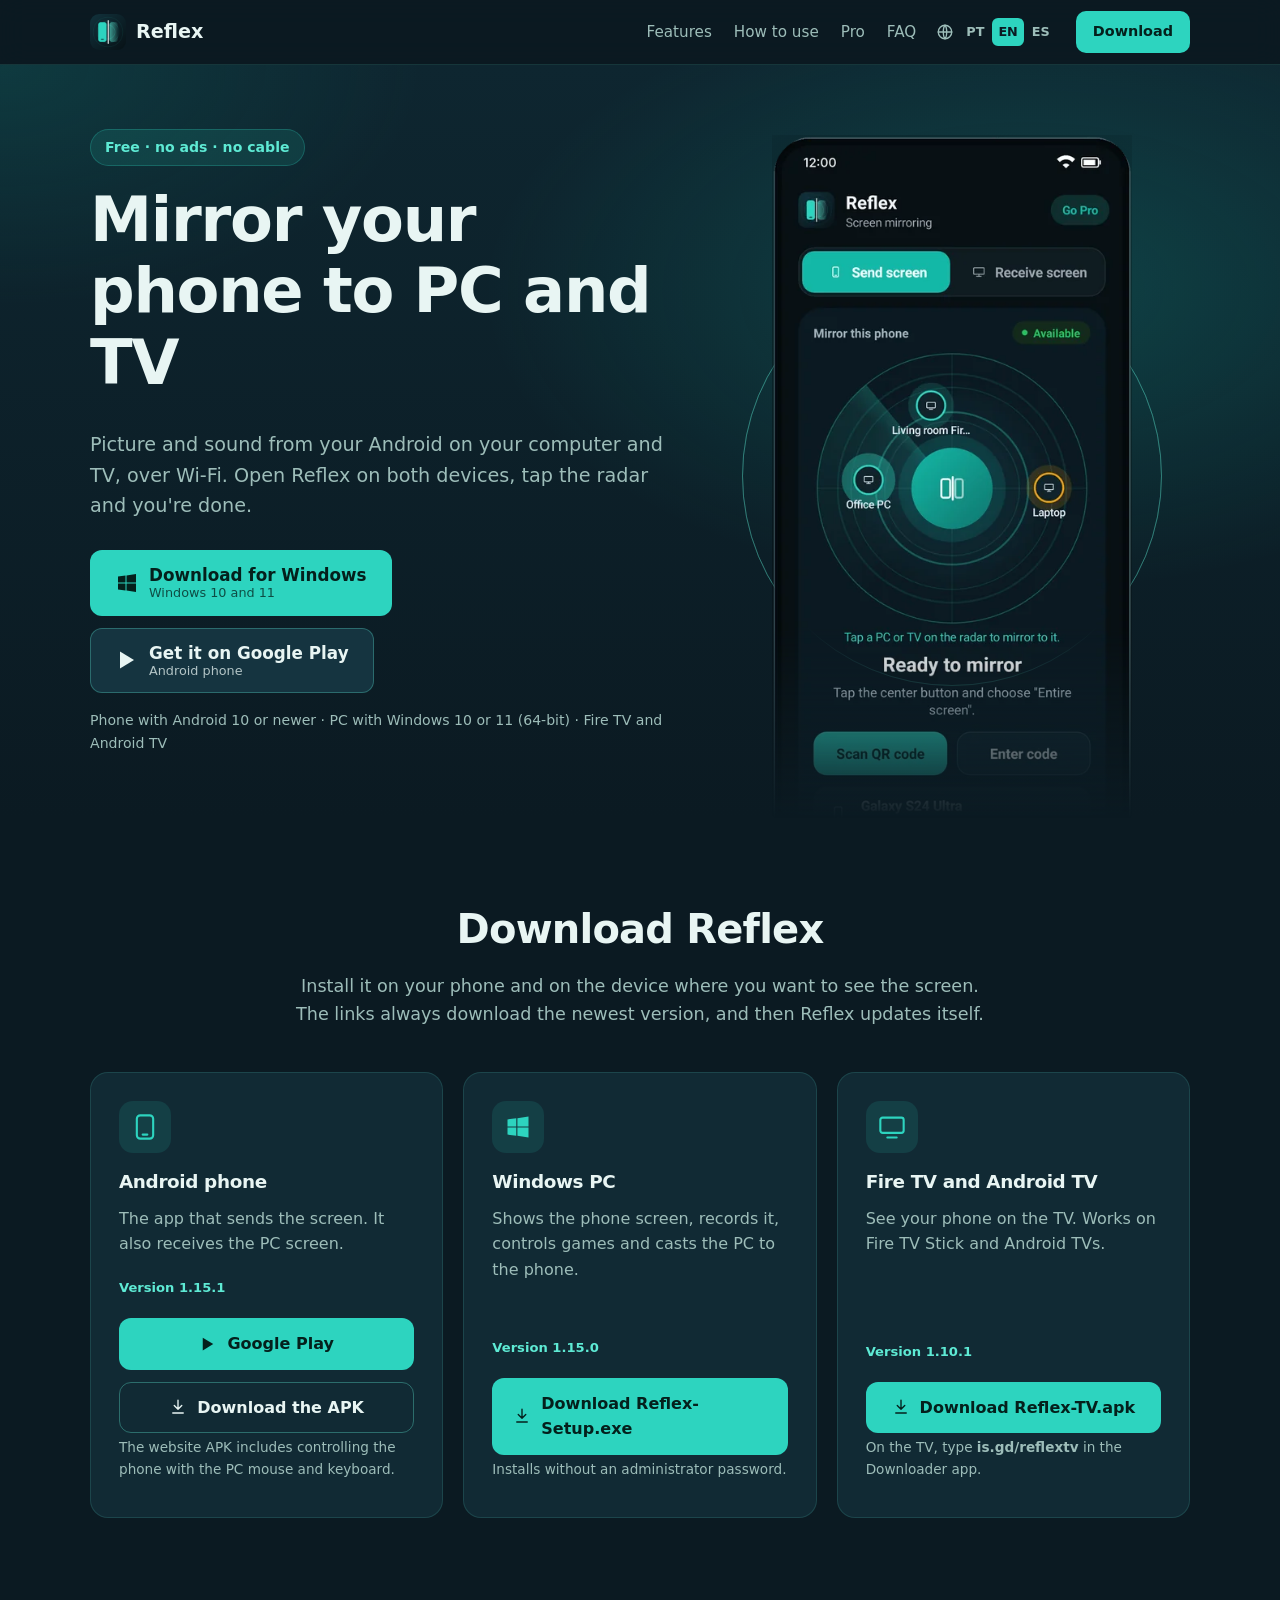
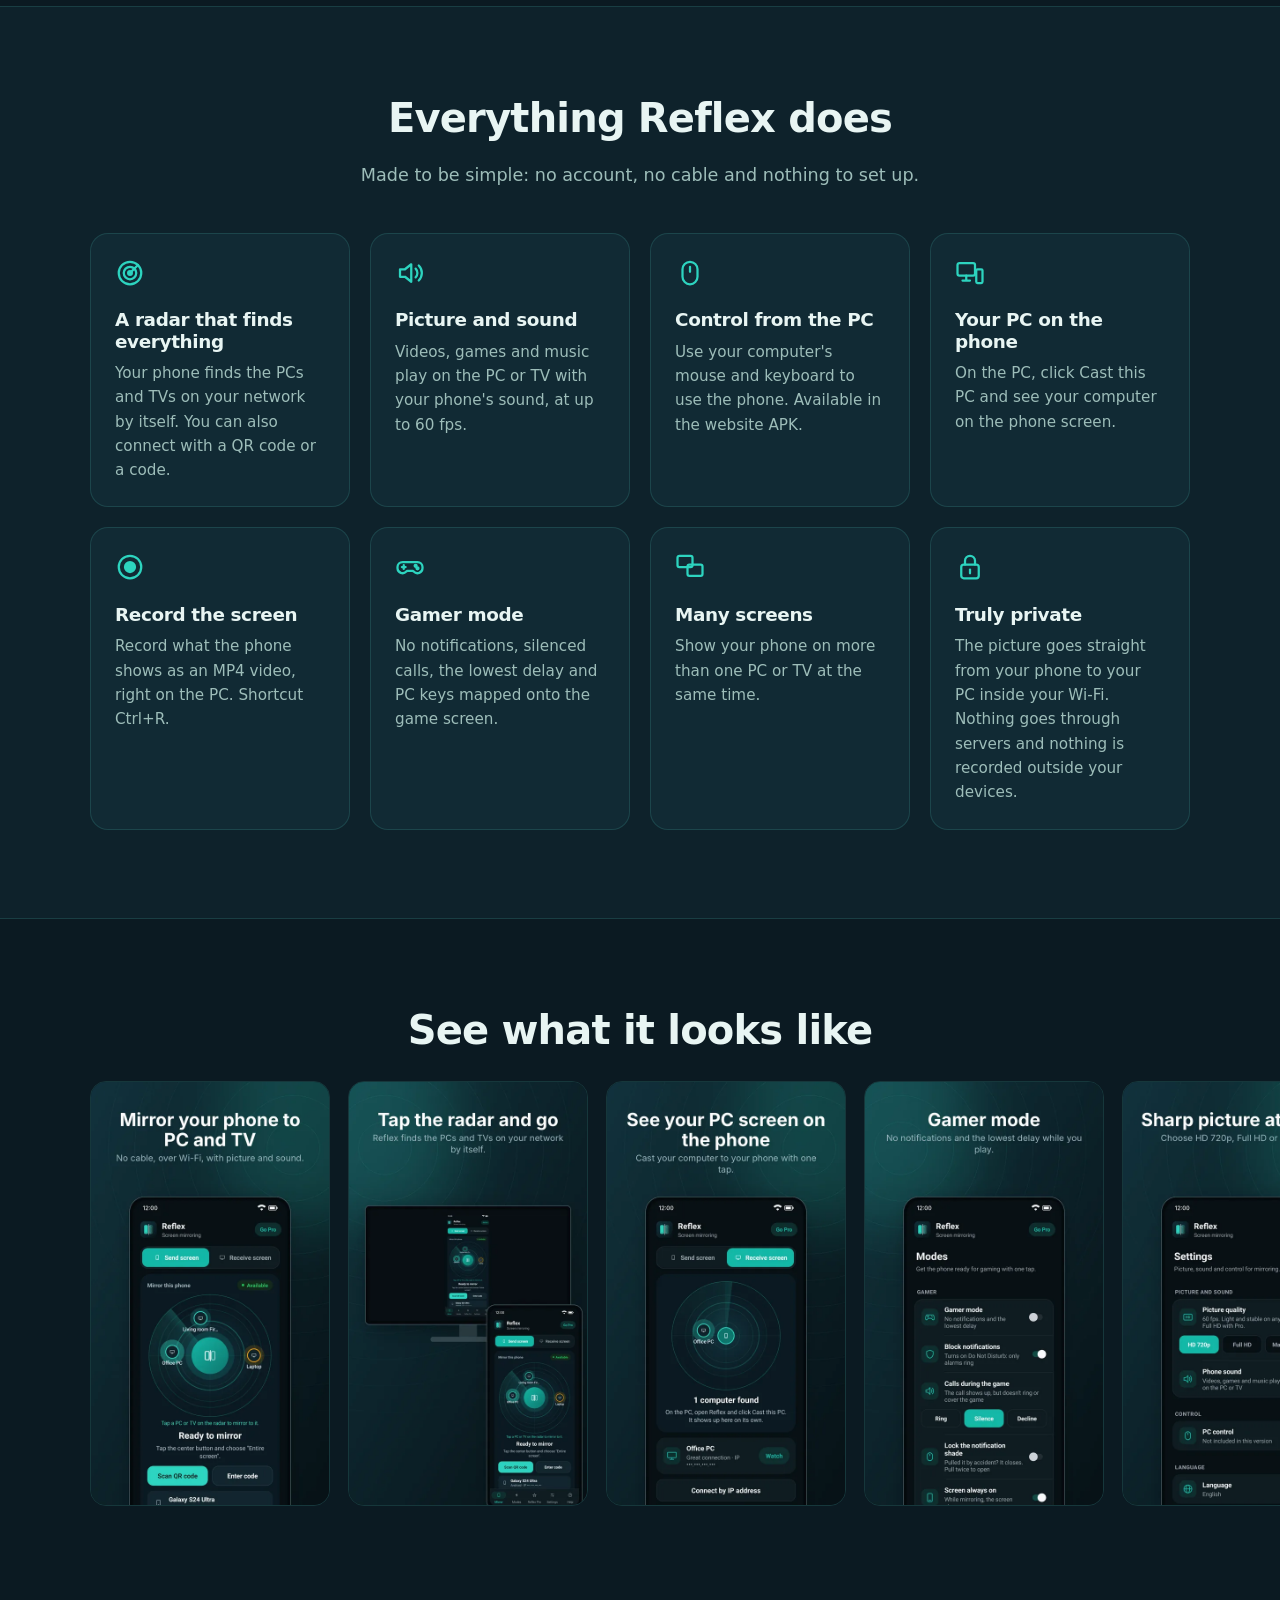
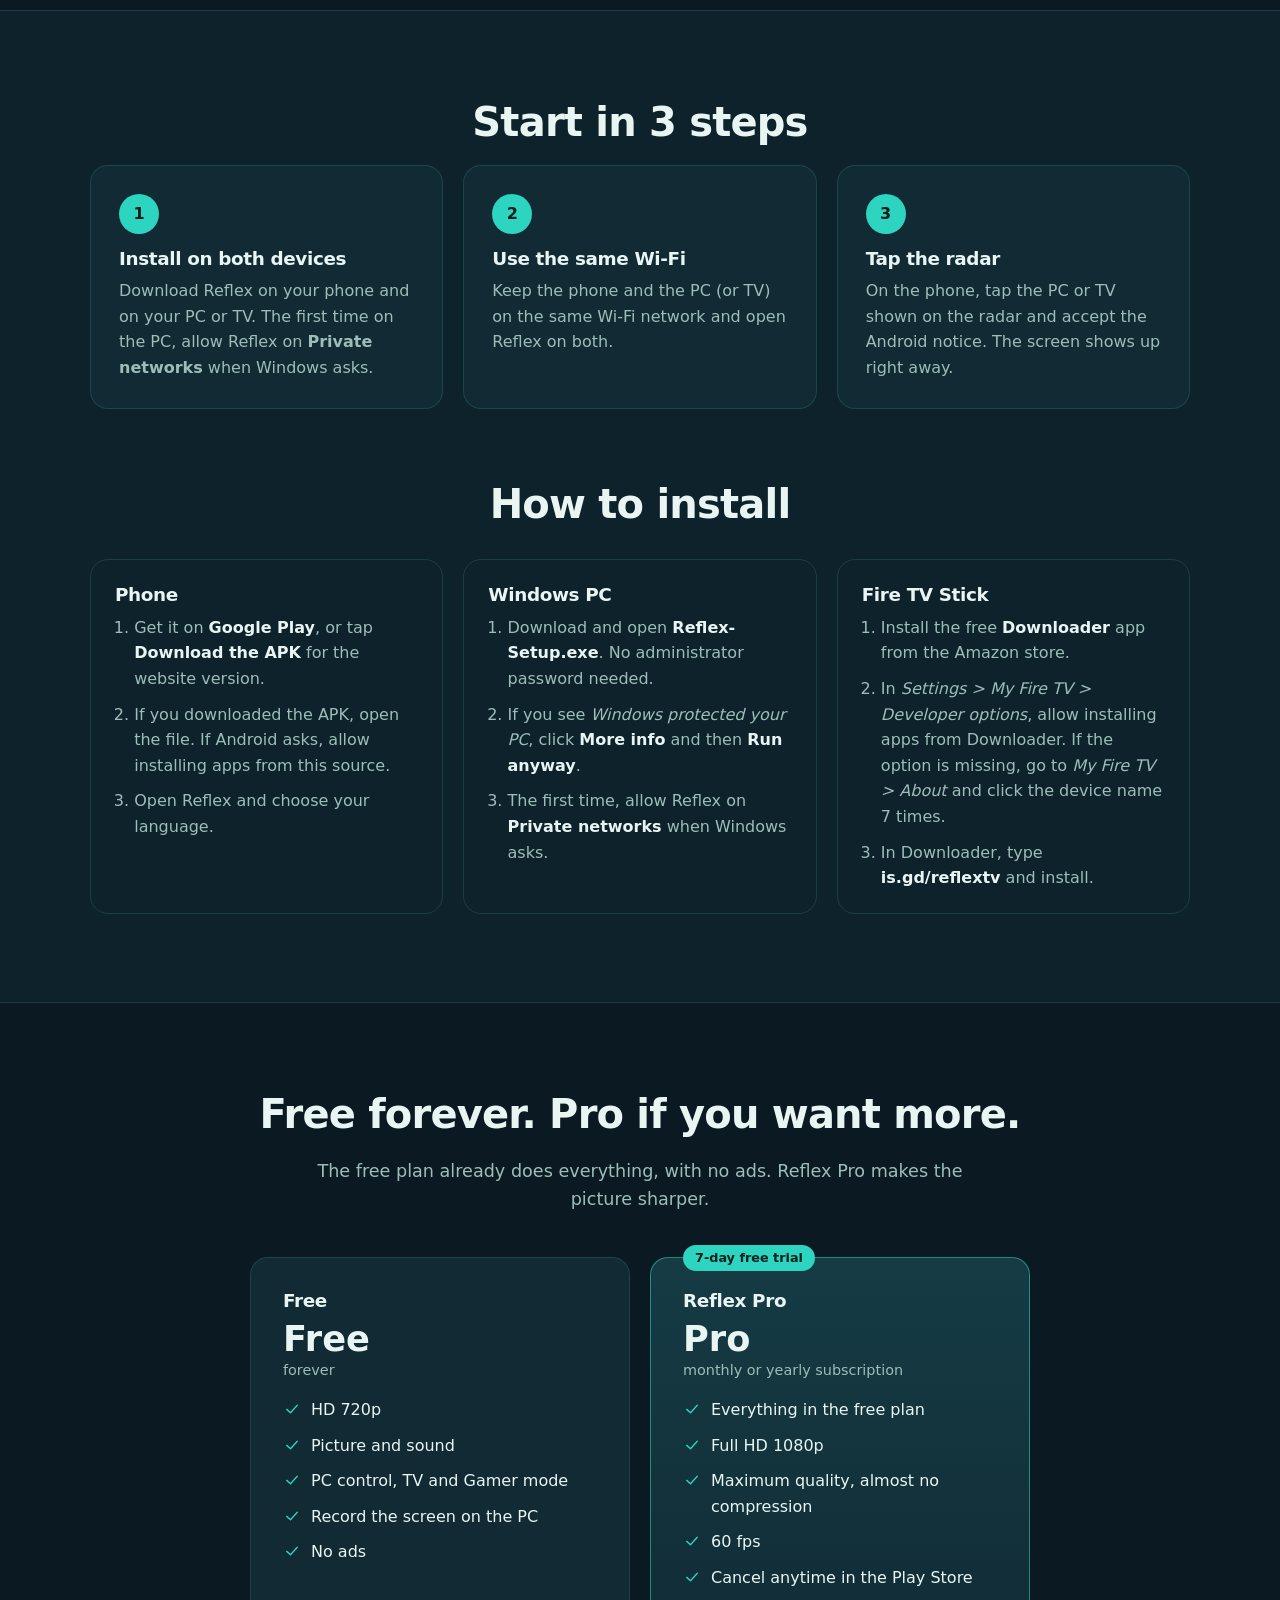
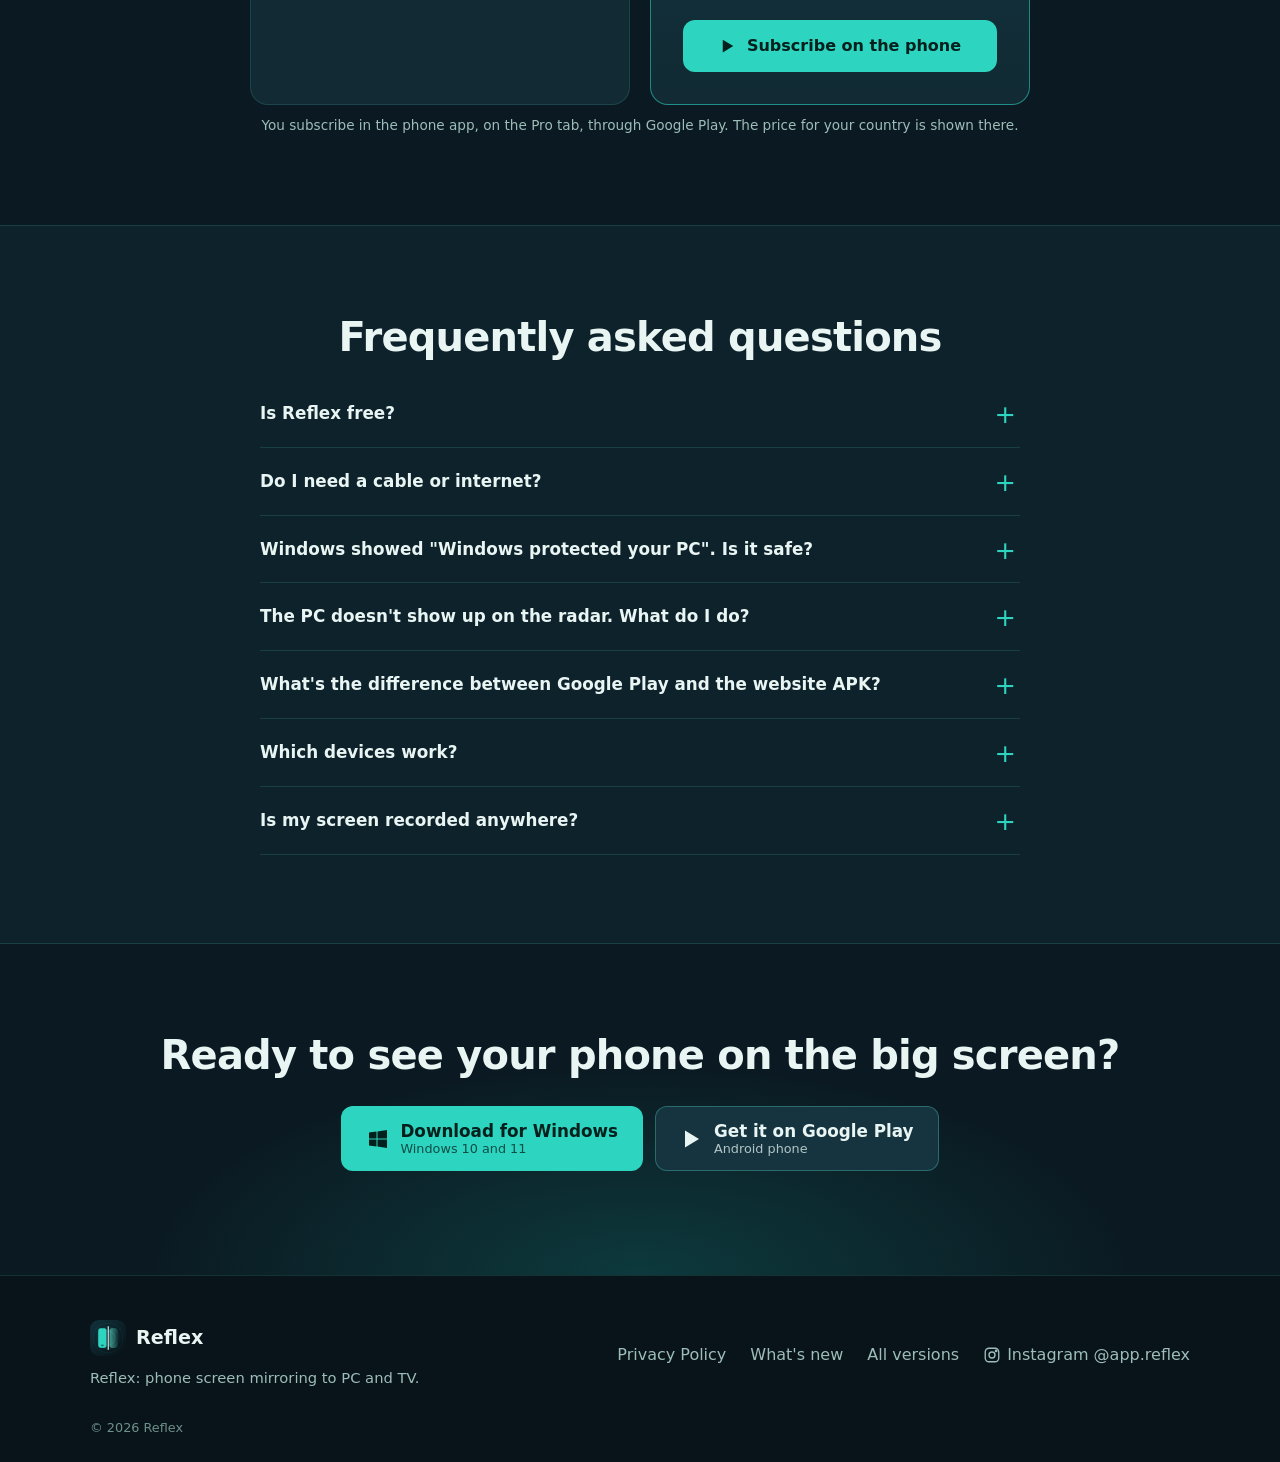
==== docs/index.html @ b091c240 "Site de download do Reflex (PT/EN/ES) para GitHub Pages ou qualquer hospedagem Site estático em docs" ====
<!doctype html>
<html lang="pt-BR">
<head>
<meta charset="utf-8">
<meta name="viewport" content="width=device-width, initial-scale=1">
<title>Reflex: espelhe a tela do celular no PC e na TV</title>
<meta name="description" content="Espelhe a tela do celular Android no PC com Windows e na TV pelo Wi-Fi, com imagem e som, sem cabo. Grátis.">
<meta name="theme-color" content="#0B1A22">
<link rel="canonical" href="https://cebratelli-bot.github.io/reflex-download/">
<link rel="alternate" hreflang="pt-BR" href="https://cebratelli-bot.github.io/reflex-download/"><link rel="alternate" hreflang="en" href="https://cebratelli-bot.github.io/reflex-download/en/"><link rel="alternate" hreflang="es" href="https://cebratelli-bot.github.io/reflex-download/es/"><link rel="alternate" hreflang="x-default" href="https://cebratelli-bot.github.io/reflex-download/">
<meta property="og:type" content="website">
<meta property="og:title" content="Reflex: espelhe a tela do celular no PC e na TV">
<meta property="og:description" content="Espelhe a tela do celular Android no PC com Windows e na TV pelo Wi-Fi, com imagem e som, sem cabo. Grátis.">
<meta property="og:url" content="https://cebratelli-bot.github.io/reflex-download/">
<meta property="og:image" content="https://cebratelli-bot.github.io/reflex-download/img/compartilhar-pt.jpg">
<meta property="og:image:width" content="1024">
<meta property="og:image:height" content="500">
<meta name="twitter:card" content="summary_large_image">
<link rel="icon" href="favicon.ico" sizes="any">
<link rel="icon" type="image/png" sizes="32x32" href="img/favicon-32.png">
<link rel="apple-touch-icon" href="img/apple-touch-icon.png">
<link rel="manifest" href="site.webmanifest">
<link rel="stylesheet" href="estilo.css">
<script type="application/ld+json">{"@context": "https://schema.org", "@type": "SoftwareApplication", "name": "Reflex", "operatingSystem": "Android, Windows 10, Windows 11, Fire OS, Android TV", "applicationCategory": "UtilitiesApplication", "description": "Espelhe a tela do celular Android no PC com Windows e na TV pelo Wi-Fi, com imagem e som, sem cabo. Grátis.", "offers": {"@type": "Offer", "price": "0", "priceCurrency": "BRL"}, "downloadUrl": "https://github.com/cebratelli-bot/reflex-download/releases/latest/download/Reflex-Setup.exe", "image": "https://cebratelli-bot.github.io/reflex-download/img/icone-512.png"}</script>
<script>try{var i=localStorage.getItem("reflex-idioma"),n=(navigator.language||"").slice(0,2);if(!i&&(n==="en"||n==="es")&&!/[?&]pt\b/.test(location.search))location.replace(n+"/")}catch(e){}</script>
</head>
<body>
<header class="topo">
  <div class="largura topo-in">
    <a class="marca" href="./"><img src="img/icone-192.png" alt="" width="36" height="36" class="logo"><span>Reflex</span></a>
    <nav class="menu" aria-label="Menu">
      <a href="#recursos">Recursos</a>
      <a href="#como-usar">Como usar</a>
      <a href="#pro">Pro</a>
      <a href="#duvidas">Dúvidas</a>
    </nav>
    <div class="idiomas" role="group" aria-label="Idioma"><svg class="ic pequeno" viewBox="0 0 24 24" fill="none" stroke="currentColor" stroke-width="1.8" stroke-linecap="round" stroke-linejoin="round" aria-hidden="true"><circle cx="12" cy="12" r="9"/><path d="M3 12h18M12 3c3 3.2 3 14.8 0 18M12 3c-3 3.2-3 14.8 0 18"/></svg><a href="" data-idioma="pt" aria-current="true">PT</a><a href="en/" data-idioma="en">EN</a><a href="es/" data-idioma="es">ES</a></div>
    <a class="botao botao-pequeno" href="#baixar">Baixar</a>
  </div>
</header>
<main>
<section class="hero">
  <div class="largura hero-in">
    <div class="hero-txt">
      <p class="selo">Grátis · sem anúncios · sem cabo</p>
      <h1>Espelhe o celular no PC e na TV</h1>
      <p class="lead">Imagem e som do seu Android no computador e na televisão, pelo Wi-Fi. Abra o Reflex nos dois aparelhos, toque no radar e pronto.</p>
      <div class="botoes" id="botoes-hero">
        <a class="botao botao-grande" data-so="windows" href="https://github.com/cebratelli-bot/reflex-download/releases/latest/download/Reflex-Setup.exe"><svg class="ic" viewBox="0 0 24 24" fill="none" stroke="currentColor" stroke-width="1.8" stroke-linecap="round" stroke-linejoin="round" aria-hidden="true"><path d="M3 5.5 10.5 4.5v7H3zM11.5 4.4 21 3v8.5h-9.5zM3 12.5h7.5v7L3 18.5zM11.5 12.5H21V21l-9.5-1.4z" fill="currentColor" stroke="none"/></svg><span>Baixar para Windows<small>Windows 10 e 11</small></span></a>
        <a class="botao botao-grande botao-2" data-so="android" href="https://play.google.com/store/apps/details?id=com.reflexapp.espelhar&hl=pt_BR"><svg class="ic" viewBox="0 0 24 24" fill="none" stroke="currentColor" stroke-width="1.8" stroke-linecap="round" stroke-linejoin="round" aria-hidden="true"><path d="M5 3.5v17l14-8.5z" fill="currentColor" stroke="none"/></svg><span>Baixar na Google Play<small>Celular Android</small></span></a>
      </div>
      <p class="nota">Celular com Android 10 ou mais novo · PC com Windows 10 ou 11 (64 bits) · Fire TV e Android TV</p>
    </div>
    <div class="hero-img">
      <div class="aneis" aria-hidden="true"><i></i><i></i><i></i></div>
      <img src="img/pt-celular.webp" alt="Tela inicial do Reflex no celular, com o radar mostrando PCs e TVs da rede" width="444" height="843" fetchpriority="high">
    </div>
  </div>
</section>

<section id="baixar" class="secao">
  <div class="largura">
    <h2>Baixe o Reflex</h2>
    <p class="sub">Instale no celular e no aparelho onde você quer ver a tela. Os links sempre baixam a versão mais nova, e depois o Reflex se atualiza sozinho.</p>
    <div class="cartoes">
      <article class="cartao" data-so="android">
        <div class="cartao-ic"><svg class="ic" viewBox="0 0 24 24" fill="none" stroke="currentColor" stroke-width="1.8" stroke-linecap="round" stroke-linejoin="round" aria-hidden="true"><rect x="5" y="2" width="14" height="20" rx="3"/><path d="M10 18.5h4"/></svg></div>
        <h3>Celular Android</h3>
        <p>O app que envia a tela. Também recebe a tela do PC.</p>
        <p class="versao" data-versao="android">Versão 1.15.1</p>
        <a class="botao" href="https://play.google.com/store/apps/details?id=com.reflexapp.espelhar&hl=pt_BR"><svg class="ic pequeno" viewBox="0 0 24 24" fill="none" stroke="currentColor" stroke-width="1.8" stroke-linecap="round" stroke-linejoin="round" aria-hidden="true"><path d="M5 3.5v17l14-8.5z" fill="currentColor" stroke="none"/></svg> Google Play</a>
        <a class="botao botao-contorno" href="https://github.com/cebratelli-bot/reflex-download/releases/latest/download/Reflex-Android.apk"><svg class="ic pequeno" viewBox="0 0 24 24" fill="none" stroke="currentColor" stroke-width="1.8" stroke-linecap="round" stroke-linejoin="round" aria-hidden="true"><path d="M12 3v12M7 10l5 5 5-5M5 20h14"/></svg> Baixar o APK</a>
        <p class="mini">O APK do site inclui o controle do celular pelo mouse e teclado do PC.</p>
      </article>
      <article class="cartao" data-so="windows">
        <div class="cartao-ic"><svg class="ic" viewBox="0 0 24 24" fill="none" stroke="currentColor" stroke-width="1.8" stroke-linecap="round" stroke-linejoin="round" aria-hidden="true"><path d="M3 5.5 10.5 4.5v7H3zM11.5 4.4 21 3v8.5h-9.5zM3 12.5h7.5v7L3 18.5zM11.5 12.5H21V21l-9.5-1.4z" fill="currentColor" stroke="none"/></svg></div>
        <h3>PC com Windows</h3>
        <p>Recebe a tela do celular, grava, controla jogos e transmite o PC para o celular.</p>
        <p class="versao" data-versao="windows">Versão 1.15.0</p>
        <a class="botao" href="https://github.com/cebratelli-bot/reflex-download/releases/latest/download/Reflex-Setup.exe"><svg class="ic pequeno" viewBox="0 0 24 24" fill="none" stroke="currentColor" stroke-width="1.8" stroke-linecap="round" stroke-linejoin="round" aria-hidden="true"><path d="M12 3v12M7 10l5 5 5-5M5 20h14"/></svg> Baixar Reflex-Setup.exe</a>
        <p class="mini">Instala sem senha de administrador.</p>
      </article>
      <article class="cartao">
        <div class="cartao-ic"><svg class="ic" viewBox="0 0 24 24" fill="none" stroke="currentColor" stroke-width="1.8" stroke-linecap="round" stroke-linejoin="round" aria-hidden="true"><rect x="2" y="4" width="20" height="13" rx="2"/><path d="M8 21h8"/></svg></div>
        <h3>Fire TV e Android TV</h3>
        <p>Veja o celular na televisão. Funciona no Fire TV Stick e nas TVs com Android.</p>
        <p class="versao" data-versao="tv">Versão 1.10.1</p>
        <a class="botao" href="https://github.com/cebratelli-bot/reflex-download/releases/latest/download/Reflex-TV.apk"><svg class="ic pequeno" viewBox="0 0 24 24" fill="none" stroke="currentColor" stroke-width="1.8" stroke-linecap="round" stroke-linejoin="round" aria-hidden="true"><path d="M12 3v12M7 10l5 5 5-5M5 20h14"/></svg> Baixar Reflex-TV.apk</a>
        <p class="mini">Na TV, digite <b>is.gd/reflextv</b> no app Downloader.</p>
      </article>
    </div>
  </div>
</section>

<section id="recursos" class="secao secao-alt">
  <div class="largura">
    <h2>Tudo o que o Reflex faz</h2>
    <p class="sub">Feito para ser simples: sem conta, sem cabo e sem configurar nada.</p>
    <ul class="recursos"><li class="recurso"><svg class="ic" viewBox="0 0 24 24" fill="none" stroke="currentColor" stroke-width="1.8" stroke-linecap="round" stroke-linejoin="round" aria-hidden="true"><circle cx="12" cy="12" r="9"/><circle cx="12" cy="12" r="5"/><circle cx="12" cy="12" r="1.5" fill="currentColor"/><path d="M12 12 18.4 5.6"/></svg><h3>Radar que acha tudo</h3><p>O celular encontra sozinho os PCs e TVs da sua rede. Também dá para conectar pelo QR code ou por um código.</p></li><li class="recurso"><svg class="ic" viewBox="0 0 24 24" fill="none" stroke="currentColor" stroke-width="1.8" stroke-linecap="round" stroke-linejoin="round" aria-hidden="true"><path d="M4 9v6h4l5 4V5L8 9H4z"/><path d="M16.5 8.5a5 5 0 0 1 0 7M19 6a8.5 8.5 0 0 1 0 12"/></svg><h3>Imagem e som</h3><p>Vídeos, jogos e música tocam no PC ou na TV com o som do celular, a até 60 fps.</p></li><li class="recurso"><svg class="ic" viewBox="0 0 24 24" fill="none" stroke="currentColor" stroke-width="1.8" stroke-linecap="round" stroke-linejoin="round" aria-hidden="true"><rect x="6" y="3" width="12" height="18" rx="6"/><path d="M12 7v4"/></svg><h3>Controle pelo PC</h3><p>Use o mouse e o teclado do computador para mexer no celular. Disponível no APK do site.</p></li><li class="recurso"><svg class="ic" viewBox="0 0 24 24" fill="none" stroke="currentColor" stroke-width="1.8" stroke-linecap="round" stroke-linejoin="round" aria-hidden="true"><rect x="2" y="4" width="14" height="10" rx="1.5"/><path d="M6 18h6M9 14v4"/><rect x="17" y="9" width="5" height="11" rx="1"/></svg><h3>O PC no celular</h3><p>No PC, clique em Transmitir este PC e veja o computador na tela do celular.</p></li><li class="recurso"><svg class="ic" viewBox="0 0 24 24" fill="none" stroke="currentColor" stroke-width="1.8" stroke-linecap="round" stroke-linejoin="round" aria-hidden="true"><circle cx="12" cy="12" r="9"/><circle cx="12" cy="12" r="4" fill="currentColor"/></svg><h3>Grave a tela</h3><p>Grave em vídeo MP4 o que aparece do celular, direto no PC. Atalho Ctrl+R.</p></li><li class="recurso"><svg class="ic" viewBox="0 0 24 24" fill="none" stroke="currentColor" stroke-width="1.8" stroke-linecap="round" stroke-linejoin="round" aria-hidden="true"><path d="M6 8h12a4 4 0 0 1 4 4v1a4 4 0 0 1-7 2.6L14 15h-4l-1 .6A4 4 0 0 1 2 13v-1a4 4 0 0 1 4-4z"/><path d="M7 10.5v3M5.5 12h3"/><circle cx="16.5" cy="11" r=".8" fill="currentColor"/><circle cx="18" cy="13" r=".8" fill="currentColor"/></svg><h3>Modo Gamer</h3><p>Sem notificações, chamadas silenciadas, o menor atraso e teclas do PC mapeadas na tela do jogo.</p></li><li class="recurso"><svg class="ic" viewBox="0 0 24 24" fill="none" stroke="currentColor" stroke-width="1.8" stroke-linecap="round" stroke-linejoin="round" aria-hidden="true"><rect x="2" y="3" width="12" height="9" rx="1.5"/><rect x="10" y="10" width="12" height="9" rx="1.5"/></svg><h3>Várias telas</h3><p>Mostre o celular em mais de um PC ou TV ao mesmo tempo.</p></li><li class="recurso"><svg class="ic" viewBox="0 0 24 24" fill="none" stroke="currentColor" stroke-width="1.8" stroke-linecap="round" stroke-linejoin="round" aria-hidden="true"><rect x="5" y="10" width="14" height="11" rx="2"/><path d="M8 10V7a4 4 0 0 1 8 0v3"/><path d="M12 14v3"/></svg><h3>Privado de verdade</h3><p>A imagem vai direto do celular para o PC dentro do seu Wi-Fi. Nada passa por servidores e nada é gravado fora dos seus aparelhos.</p></li></ul>
  </div>
</section>

<section class="secao" aria-label="Veja como é">
  <div class="largura">
    <h2>Veja como é</h2>
  </div>
  <ul class="galeria" tabindex="0"><li><img src="img/pt-tela-1.webp" alt="Espelhe o celular no PC e na TV" width="540" height="960" loading="lazy"></li><li><img src="img/pt-tela-2.webp" alt="Toque no radar e pronto" width="540" height="960" loading="lazy"></li><li><img src="img/pt-tela-3.webp" alt="Veja a tela do PC no celular" width="540" height="960" loading="lazy"></li><li><img src="img/pt-tela-4.webp" alt="Modo Gamer" width="540" height="960" loading="lazy"></li><li><img src="img/pt-tela-5.webp" alt="Imagem nítida a 60 fps" width="540" height="960" loading="lazy"></li><li><img src="img/pt-tela-6.webp" alt="Reflex Pro" width="540" height="960" loading="lazy"></li></ul>
</section>

<section id="como-usar" class="secao secao-alt">
  <div class="largura">
    <h2>Comece em 3 passos</h2>
    <ol class="passos"><li><span class="num">1</span><h3>Instale nos dois aparelhos</h3><p>Baixe o Reflex no celular e no PC ou na TV. Na primeira vez no PC, permita o Reflex em <b>Redes privadas</b> quando o Windows perguntar.</p></li><li><span class="num">2</span><h3>Use o mesmo Wi-Fi</h3><p>Deixe o celular e o PC (ou a TV) na mesma rede Wi-Fi e abra o Reflex nos dois.</p></li><li><span class="num">3</span><h3>Toque no radar</h3><p>No celular, toque no PC ou na TV que aparece no radar e aceite o aviso do Android. A tela aparece na hora.</p></li></ol>
    <h2 class="h2-meio">Como instalar</h2>
    <div class="insts"><div class="inst"><h3>Celular</h3><ol><li>Baixe pela <b>Google Play</b>, ou toque em <b>Baixar o APK</b> para a versão do site.</li><li>Se baixou o APK, abra o arquivo. Se o Android pedir, permita instalar apps desta fonte.</li><li>Abra o Reflex e escolha o idioma.</li></ol></div><div class="inst"><h3>PC com Windows</h3><ol><li>Baixe e abra o <b>Reflex-Setup.exe</b>. Não precisa de senha de administrador.</li><li>Se aparecer <i>O Windows protegeu o computador</i>, clique em <b>Mais informações</b> e depois em <b>Executar assim mesmo</b>.</li><li>Na primeira vez, permita o Reflex em <b>Redes privadas</b> quando o Windows perguntar.</li></ol></div><div class="inst"><h3>Fire TV Stick</h3><ol><li>Instale o app gratuito <b>Downloader</b> pela loja da Amazon.</li><li>Em <i>Configurações &gt; Minha Fire TV &gt; Opções do desenvolvedor</i>, permita instalar apps do Downloader. Se a opção não aparecer, entre em <i>Minha Fire TV &gt; Sobre</i> e clique 7 vezes no nome do aparelho.</li><li>No Downloader, digite <b>is.gd/reflextv</b> e instale.</li></ol></div></div>
  </div>
</section>

<section id="pro" class="secao">
  <div class="largura">
    <h2>Grátis para sempre. Pro se quiser mais.</h2>
    <p class="sub">O plano grátis já faz tudo, sem anúncios. O Reflex Pro deixa a imagem mais nítida.</p>
    <div class="planos">
      <article class="plano">
        <h3>Grátis</h3>
        <p class="preco">R$ 0 <span>para sempre</span></p>
        <ul><li><svg class="ic pequeno" viewBox="0 0 24 24" fill="none" stroke="currentColor" stroke-width="1.8" stroke-linecap="round" stroke-linejoin="round" aria-hidden="true"><path d="M5 12.5 10 17 19 7"/></svg>HD 720p</li><li><svg class="ic pequeno" viewBox="0 0 24 24" fill="none" stroke="currentColor" stroke-width="1.8" stroke-linecap="round" stroke-linejoin="round" aria-hidden="true"><path d="M5 12.5 10 17 19 7"/></svg>Imagem e som</li><li><svg class="ic pequeno" viewBox="0 0 24 24" fill="none" stroke="currentColor" stroke-width="1.8" stroke-linecap="round" stroke-linejoin="round" aria-hidden="true"><path d="M5 12.5 10 17 19 7"/></svg>Controle pelo PC, TV e Modo Gamer</li><li><svg class="ic pequeno" viewBox="0 0 24 24" fill="none" stroke="currentColor" stroke-width="1.8" stroke-linecap="round" stroke-linejoin="round" aria-hidden="true"><path d="M5 12.5 10 17 19 7"/></svg>Gravar a tela no PC</li><li><svg class="ic pequeno" viewBox="0 0 24 24" fill="none" stroke="currentColor" stroke-width="1.8" stroke-linecap="round" stroke-linejoin="round" aria-hidden="true"><path d="M5 12.5 10 17 19 7"/></svg>Sem anúncios</li></ul>
      </article>
      <article class="plano plano-pro">
        <p class="fita">7 dias grátis para testar</p>
        <h3>Reflex Pro</h3>
        <p class="preco">R$ 9,90 <span>por mês, ou R$ 80 por ano</span></p>
        <ul><li><svg class="ic pequeno" viewBox="0 0 24 24" fill="none" stroke="currentColor" stroke-width="1.8" stroke-linecap="round" stroke-linejoin="round" aria-hidden="true"><path d="M5 12.5 10 17 19 7"/></svg>Tudo do plano grátis</li><li><svg class="ic pequeno" viewBox="0 0 24 24" fill="none" stroke="currentColor" stroke-width="1.8" stroke-linecap="round" stroke-linejoin="round" aria-hidden="true"><path d="M5 12.5 10 17 19 7"/></svg>Full HD 1080p</li><li><svg class="ic pequeno" viewBox="0 0 24 24" fill="none" stroke="currentColor" stroke-width="1.8" stroke-linecap="round" stroke-linejoin="round" aria-hidden="true"><path d="M5 12.5 10 17 19 7"/></svg>Qualidade Máxima, quase sem compressão</li><li><svg class="ic pequeno" viewBox="0 0 24 24" fill="none" stroke="currentColor" stroke-width="1.8" stroke-linecap="round" stroke-linejoin="round" aria-hidden="true"><path d="M5 12.5 10 17 19 7"/></svg>60 fps</li><li><svg class="ic pequeno" viewBox="0 0 24 24" fill="none" stroke="currentColor" stroke-width="1.8" stroke-linecap="round" stroke-linejoin="round" aria-hidden="true"><path d="M5 12.5 10 17 19 7"/></svg>Cancele quando quiser na Play Store</li></ul>
        <a class="botao" href="https://play.google.com/store/apps/details?id=com.reflexapp.espelhar&hl=pt_BR"><svg class="ic pequeno" viewBox="0 0 24 24" fill="none" stroke="currentColor" stroke-width="1.8" stroke-linecap="round" stroke-linejoin="round" aria-hidden="true"><path d="M5 3.5v17l14-8.5z" fill="currentColor" stroke="none"/></svg> Assinar no celular</a>
      </article>
    </div>
    <p class="mini centro">A assinatura é feita no app do celular, na aba Pro, pelo Google Play. Preços no Brasil.</p>
  </div>
</section>

<section id="duvidas" class="secao secao-alt">
  <div class="largura estreito">
    <h2>Dúvidas frequentes</h2>
    <div class="duvidas"><details><summary>O Reflex é grátis?</summary><p>Sim. O plano grátis espelha em HD 720p, com som, sem anúncios e sem limite de tempo. O Reflex Pro é opcional e libera Full HD e a qualidade Máxima, com 7 dias grátis para testar.</p></details><details><summary>Preciso de cabo ou de internet?</summary><p>Não precisa de cabo. O celular e o PC (ou a TV) só precisam estar no mesmo Wi-Fi. A imagem vai direto de um aparelho para o outro, sem passar pela internet.</p></details><details><summary>O Windows mostrou "O Windows protegeu o computador". É seguro?</summary><p>Sim. Esse aviso aparece para programas novos que ainda não têm muitos downloads. Clique em <b>Mais informações</b> e depois em <b>Executar assim mesmo</b>.</p></details><details><summary>O PC não aparece no radar. O que eu faço?</summary><p>Confira se os dois estão no mesmo Wi-Fi (redes de convidados costumam bloquear). No PC, permita o Reflex em Redes privadas no Firewall do Windows. Se ainda assim não aparecer, use <b>Ler QR code</b> ou <b>Digitar código</b> no celular.</p></details><details><summary>Qual a diferença entre a Google Play e o APK do site?</summary><p>A versão da Google Play se atualiza pela loja. O APK do site inclui o controle do celular pelo mouse e teclado do PC e se atualiza sozinho. Não dá para ter os dois ao mesmo tempo: desinstale um antes de instalar o outro. Para assinar o Pro, use a versão da Google Play.</p></details><details><summary>Quais aparelhos funcionam?</summary><p>Celulares com Android 10 ou mais novo, PCs com Windows 10 ou 11 de 64 bits, Fire TV Stick e TVs com Android TV.</p></details><details><summary>A minha tela fica gravada em algum lugar?</summary><p>Não. Nada da sua tela é enviado para a internet, para nós ou para terceiros. Veja a <a href="privacidade.html">Política de Privacidade</a>.</p></details></div>
  </div>
</section>

<section class="secao final">
  <div class="largura">
    <h2>Pronto para ver o celular na tela grande?</h2>
    <div class="botoes centro">
      <a class="botao botao-grande" href="https://github.com/cebratelli-bot/reflex-download/releases/latest/download/Reflex-Setup.exe"><svg class="ic" viewBox="0 0 24 24" fill="none" stroke="currentColor" stroke-width="1.8" stroke-linecap="round" stroke-linejoin="round" aria-hidden="true"><path d="M3 5.5 10.5 4.5v7H3zM11.5 4.4 21 3v8.5h-9.5zM3 12.5h7.5v7L3 18.5zM11.5 12.5H21V21l-9.5-1.4z" fill="currentColor" stroke="none"/></svg><span>Baixar para Windows<small>Windows 10 e 11</small></span></a>
      <a class="botao botao-grande botao-2" href="https://play.google.com/store/apps/details?id=com.reflexapp.espelhar&hl=pt_BR"><svg class="ic" viewBox="0 0 24 24" fill="none" stroke="currentColor" stroke-width="1.8" stroke-linecap="round" stroke-linejoin="round" aria-hidden="true"><path d="M5 3.5v17l14-8.5z" fill="currentColor" stroke="none"/></svg><span>Baixar na Google Play<small>Celular Android</small></span></a>
    </div>
  </div>
</section>
</main>
<footer class="rodape">
  <div class="largura rodape-in">
    <div>
      <a class="marca" href="./"><img src="img/icone-192.png" alt="" width="36" height="36" class="logo"><span>Reflex</span></a>
      <p>Reflex: espelhamento de tela do celular para o PC e a TV.</p>
    </div>
    <nav aria-label="Links">
      <a href="privacidade.html">Política de Privacidade</a>
      <a href="https://github.com/cebratelli-bot/reflex-download/blob/main/NOVIDADES.md">Novidades</a>
      <a href="https://github.com/cebratelli-bot/reflex-download/releases">Todas as versões</a>
      <a href="https://www.instagram.com/app.reflex/" rel="me"><svg class="ic pequeno" viewBox="0 0 24 24" fill="none" stroke="currentColor" stroke-width="1.8" stroke-linecap="round" stroke-linejoin="round" aria-hidden="true"><rect x="3" y="3" width="18" height="18" rx="5"/><circle cx="12" cy="12" r="4"/><circle cx="17.5" cy="6.5" r="1" fill="currentColor"/></svg> Instagram @app.reflex</a>
    </nav>
  </div>
  <p class="largura copyright">© 2026 Reflex</p>
</footer>
<script src="site.js" defer></script>
</body>
</html>
---- docs/estilo.css ----
/* Reflex: site de download. Cores da marca: petróleo + verde-água. */
:root {
  --fundo: #0B1A22;
  --fundo-2: #0E222B;
  --cartao: #112A34;
  --cartao-2: #153440;
  --borda: rgba(94, 234, 212, 0.14);
  --texto: #E8F5F3;
  --suave: #9DBDB9;
  --teal: #2DD4BF;
  --teal-2: #14B8A6;
  --teal-3: #0F766E;
  --menta: #5EEAD4;
  --raio: 18px;
  color-scheme: dark;
}
* { box-sizing: border-box; }
html { scroll-behavior: smooth; scroll-padding-top: 76px; -webkit-text-size-adjust: 100%; }
body {
  margin: 0; background: var(--fundo); color: var(--texto);
  font: 16px/1.6 Inter, system-ui, -apple-system, "Segoe UI", Roboto, "Helvetica Neue", Arial, sans-serif;
  overflow-x: hidden;
}
img { max-width: 100%; height: auto; display: block; }
a { color: var(--menta); }
h1, h2, h3 { line-height: 1.15; margin: 0 0 .5em; letter-spacing: -0.02em; }
h1 { font-size: clamp(2.3rem, 6vw, 3.9rem); font-weight: 800; }
h2 { font-size: clamp(1.7rem, 3.6vw, 2.5rem); font-weight: 750; text-align: center; }
h3 { font-size: 1.15rem; font-weight: 700; }
.largura { width: 100%; max-width: 1140px; margin: 0 auto; padding: 0 20px; }
.estreito { max-width: 800px; }
.centro { text-align: center; justify-content: center; }
.ic { width: 24px; height: 24px; flex: none; }
.ic.pequeno { width: 18px; height: 18px; }

/* topo */
.topo {
  position: sticky; top: 0; z-index: 10;
  background: rgba(11, 26, 34, 0.82); backdrop-filter: blur(14px); -webkit-backdrop-filter: blur(14px);
  border-bottom: 1px solid var(--borda);
}
.topo-in { display: flex; align-items: center; gap: 20px; height: 64px; }
.marca { display: flex; align-items: center; gap: 10px; color: var(--texto); text-decoration: none; font-weight: 800; font-size: 1.2rem; }
.logo { border-radius: 9px; }
.menu { display: flex; gap: 22px; margin-left: auto; }
.menu a { color: var(--suave); text-decoration: none; font-weight: 500; font-size: .95rem; }
.menu a:hover { color: var(--texto); }
.idiomas { display: flex; align-items: center; gap: 2px; color: var(--suave); }
.idiomas .ic { margin-right: 4px; }
.idiomas a { color: var(--suave); text-decoration: none; font-size: .8rem; font-weight: 700; padding: 4px 6px; border-radius: 6px; }
.idiomas a[aria-current] { color: var(--fundo); background: var(--teal); }
.idiomas a:hover:not([aria-current]) { color: var(--texto); background: var(--cartao); }

/* botões */
.botao {
  display: inline-flex; align-items: center; justify-content: center; gap: 10px;
  background: var(--teal); color: #04201C; text-decoration: none; font-weight: 700;
  padding: 12px 20px; border-radius: 12px; border: 1px solid transparent;
  transition: transform .15s, background .15s, box-shadow .15s;
}
.botao:hover { background: var(--menta); transform: translateY(-1px); box-shadow: 0 8px 24px rgba(45, 212, 191, .25); }
.botao:focus-visible, a:focus-visible, summary:focus-visible, .galeria:focus-visible { outline: 3px solid var(--menta); outline-offset: 3px; }
.botao-pequeno { padding: 8px 16px; font-size: .9rem; border-radius: 10px; }
.botao-contorno { background: transparent; color: var(--texto); border-color: rgba(94, 234, 212, .35); }
.botao-contorno:hover { background: var(--cartao-2); box-shadow: none; }
.botao-grande { padding: 14px 24px; font-size: 1.05rem; text-align: left; }
.botao-grande span { display: flex; flex-direction: column; line-height: 1.2; }
.botao-grande small { font-weight: 500; font-size: .8rem; opacity: .75; }
.botao-2 { background: var(--cartao-2); color: var(--texto); border-color: rgba(94, 234, 212, .3); }
.botao-2:hover { background: #1A3F4D; box-shadow: none; }
.botoes { display: flex; flex-wrap: wrap; gap: 12px; margin: 28px 0 16px; }

/* hero */
.hero {
  position: relative; overflow: hidden; padding: 64px 0 0;
  background:
    radial-gradient(900px 500px at 80% 30%, rgba(20, 184, 166, .22), transparent 60%),
    radial-gradient(700px 400px at 0% 0%, rgba(15, 118, 110, .25), transparent 60%),
    linear-gradient(180deg, #0E2630, var(--fundo));
}
.hero-in { display: grid; grid-template-columns: 1.1fr .9fr; gap: 40px; align-items: center; }
.hero-txt { padding-bottom: 64px; }
.selo {
  display: inline-block; margin: 0 0 18px; padding: 6px 14px; border-radius: 99px;
  background: rgba(45, 212, 191, .12); color: var(--menta); font-weight: 600; font-size: .88rem;
  border: 1px solid rgba(45, 212, 191, .25);
}
.lead { font-size: 1.2rem; color: var(--suave); max-width: 34em; margin: 0; }
.nota { color: var(--suave); font-size: .88rem; margin: 0; }
.hero-img { position: relative; align-self: end; display: flex; justify-content: center; }
.hero-img img {
  position: relative; width: 360px;
  -webkit-mask-image: linear-gradient(180deg, #000 72%, transparent);
  mask-image: linear-gradient(180deg, #000 72%, transparent);
  filter: drop-shadow(0 30px 60px rgba(0, 0, 0, .5));
}
.aneis { position: absolute; inset: 0; display: grid; place-items: center; }
.aneis i {
  position: absolute; border-radius: 50%; border: 1px solid rgba(94, 234, 212, .18);
  width: 420px; height: 420px; animation: pulso 4s ease-out infinite;
}
.aneis i:nth-child(2) { animation-delay: 1.33s; }
.aneis i:nth-child(3) { animation-delay: 2.66s; }
@keyframes pulso { from { transform: scale(.4); opacity: 1; } to { transform: scale(1.7); opacity: 0; } }
@media (prefers-reduced-motion: reduce) { .aneis i { animation: none; opacity: .5; } html { scroll-behavior: auto; } }

/* seções */
.secao { padding: 88px 0; }
.secao-alt { background: var(--fundo-2); border-block: 1px solid var(--borda); }
.sub { text-align: center; color: var(--suave); font-size: 1.1rem; max-width: 40em; margin: 0 auto 44px; }
.h2-meio { margin-top: 72px; margin-bottom: 32px; }
.mini { font-size: .85rem; color: var(--suave); margin: 10px 0 0; }

/* cartões de download */
.cartoes { display: grid; grid-template-columns: repeat(3, 1fr); gap: 20px; }
.cartao {
  display: flex; flex-direction: column; gap: 4px;
  background: var(--cartao); border: 1px solid var(--borda); border-radius: var(--raio); padding: 28px;
}
.cartao p { margin: 0 0 8px; color: var(--suave); }
.cartao .botao { margin-top: 8px; }
.cartao-destaque { border-color: rgba(45, 212, 191, .55); box-shadow: 0 0 0 1px rgba(45, 212, 191, .25), 0 20px 50px rgba(20, 184, 166, .12); }
.cartao-ic {
  width: 52px; height: 52px; display: grid; place-items: center; border-radius: 14px; margin-bottom: 14px;
  background: rgba(45, 212, 191, .12); color: var(--teal);
}
.cartao-ic .ic { width: 28px; height: 28px; }
.versao { font-size: .82rem; font-weight: 600; color: var(--menta) !important; margin-top: auto !important; padding-top: 8px; }

/* recursos */
.recursos { list-style: none; padding: 0; margin: 0; display: grid; grid-template-columns: repeat(4, 1fr); gap: 20px; }
.recurso { background: var(--cartao); border: 1px solid var(--borda); border-radius: var(--raio); padding: 24px; }
.recurso .ic { color: var(--teal); width: 30px; height: 30px; margin-bottom: 14px; }
.recurso p { color: var(--suave); margin: 0; font-size: .95rem; }

/* galeria */
.galeria {
  list-style: none; margin: 0; padding: 8px max(20px, calc((100vw - 1100px) / 2)) 16px;
  display: flex; gap: 18px; overflow-x: auto; scroll-snap-type: x mandatory; scrollbar-width: thin;
  scrollbar-color: var(--teal-3) transparent;
}
.galeria li { flex: 0 0 auto; scroll-snap-align: center; }
.galeria img { width: 240px; border-radius: 16px; border: 1px solid var(--borda); }

/* passos e instalação */
.passos { list-style: none; padding: 0; margin: 0; display: grid; grid-template-columns: repeat(3, 1fr); gap: 20px; counter-reset: p; }
.passos li { background: var(--cartao); border: 1px solid var(--borda); border-radius: var(--raio); padding: 28px; }
.passos p { color: var(--suave); margin: 0; }
.num {
  display: grid; place-items: center; width: 40px; height: 40px; border-radius: 50%; margin-bottom: 14px;
  background: var(--teal); color: #04201C; font-weight: 800;
}
.insts { display: grid; grid-template-columns: repeat(3, 1fr); gap: 20px; }
.inst { border: 1px solid var(--borda); border-radius: var(--raio); padding: 24px 24px 12px; }
.inst ol { padding-left: 1.2em; margin: 0; color: var(--suave); }
.inst li { margin-bottom: 10px; }
.inst b { color: var(--texto); }

/* planos */
.planos { display: grid; grid-template-columns: repeat(2, minmax(0, 380px)); gap: 20px; justify-content: center; }
.plano { position: relative; background: var(--cartao); border: 1px solid var(--borda); border-radius: var(--raio); padding: 32px; display: flex; flex-direction: column; }
.plano-pro { border-color: rgba(45, 212, 191, .55); background: linear-gradient(180deg, #153B44, var(--cartao)); }
.fita {
  position: absolute; top: -13px; left: 32px; margin: 0; padding: 3px 12px; border-radius: 99px;
  background: var(--teal); color: #04201C; font-size: .8rem; font-weight: 700;
}
.preco { font-size: 2.2rem; font-weight: 800; margin: 0 0 18px; line-height: 1.1; }
.preco span { display: block; font-size: .9rem; font-weight: 500; color: var(--suave); margin-top: 4px; }
.plano ul { list-style: none; padding: 0; margin: 0 0 20px; }
.plano li { display: flex; gap: 10px; align-items: flex-start; margin-bottom: 10px; }
.plano li .ic { color: var(--teal); margin-top: 3px; }
.plano .botao { margin-top: auto; }

/* dúvidas */
.duvidas details { border-bottom: 1px solid var(--borda); }
.duvidas summary {
  cursor: pointer; list-style: none; padding: 20px 36px 20px 0; font-weight: 650; font-size: 1.05rem; position: relative;
}
.duvidas summary::-webkit-details-marker { display: none; }
.duvidas summary::after { content: "+"; position: absolute; right: 4px; top: 14px; font-size: 1.6rem; color: var(--teal); font-weight: 400; }
.duvidas details[open] summary::after { content: "−"; }
.duvidas p { color: var(--suave); margin: 0 0 20px; }

/* chamada final */
.final { background: radial-gradient(700px 300px at 50% 100%, rgba(20, 184, 166, .2), transparent 70%); }

/* texto (política) */
.texto h1 { font-size: clamp(1.9rem, 4vw, 2.6rem); }
.texto h2 { text-align: left; font-size: 1.4rem; margin-top: 1.8em; }
.texto p, .texto li { color: #C9DEDB; }
.texto b { color: var(--texto); }
.tabela { overflow-x: auto; margin: 16px 0; }
table { border-collapse: collapse; width: 100%; font-size: .92rem; }
th, td { text-align: left; padding: 10px 12px; border-bottom: 1px solid var(--borda); vertical-align: top; }
th { color: var(--texto); }
td { color: #C9DEDB; }
.texto.centro img { margin: 0 auto 20px; border-radius: 22px; }

/* rodapé */
.rodape { border-top: 1px solid var(--borda); padding: 44px 0 24px; background: #08141A; }
.rodape-in { display: flex; justify-content: space-between; gap: 32px; flex-wrap: wrap; }
.rodape p { color: var(--suave); margin: 10px 0 0; font-size: .92rem; }
.rodape nav { display: flex; flex-wrap: wrap; gap: 12px 24px; align-items: center; }
.rodape nav a { color: var(--suave); text-decoration: none; display: inline-flex; align-items: center; gap: 6px; }
.rodape nav a:hover { color: var(--texto); }
.rodape .copyright { font-size: .8rem; color: #6E8F8B; margin: 28px auto 0; }

/* telas menores */
@media (max-width: 980px) {
  .recursos { grid-template-columns: repeat(2, 1fr); }
  .cartoes, .passos, .insts { grid-template-columns: 1fr; max-width: 560px; margin-inline: auto; }
  .menu { display: none; }
  .idiomas { margin-left: auto; }
}
@media (max-width: 760px) {
  .hero { padding-top: 40px; }
  .hero-in { grid-template-columns: 1fr; gap: 8px; }
  .hero-txt { padding-bottom: 0; text-align: center; }
  .lead { margin-inline: auto; }
  .botoes { justify-content: center; }
  .hero-img img { width: 280px; }
  .aneis i { width: 320px; height: 320px; }
  .secao { padding: 64px 0; }
  .planos { grid-template-columns: 1fr; }
  .galeria img { width: 200px; }
}
@media (max-width: 520px) {
  .recursos { grid-template-columns: 1fr; }
  .botao-grande { width: 100%; }
  .largura { padding: 0 16px; }
  .topo-in { gap: 10px; }
  .marca span { display: none; }
  .idiomas .ic { display: none; }
  .cartao, .plano, .passos li { padding: 22px; }
}
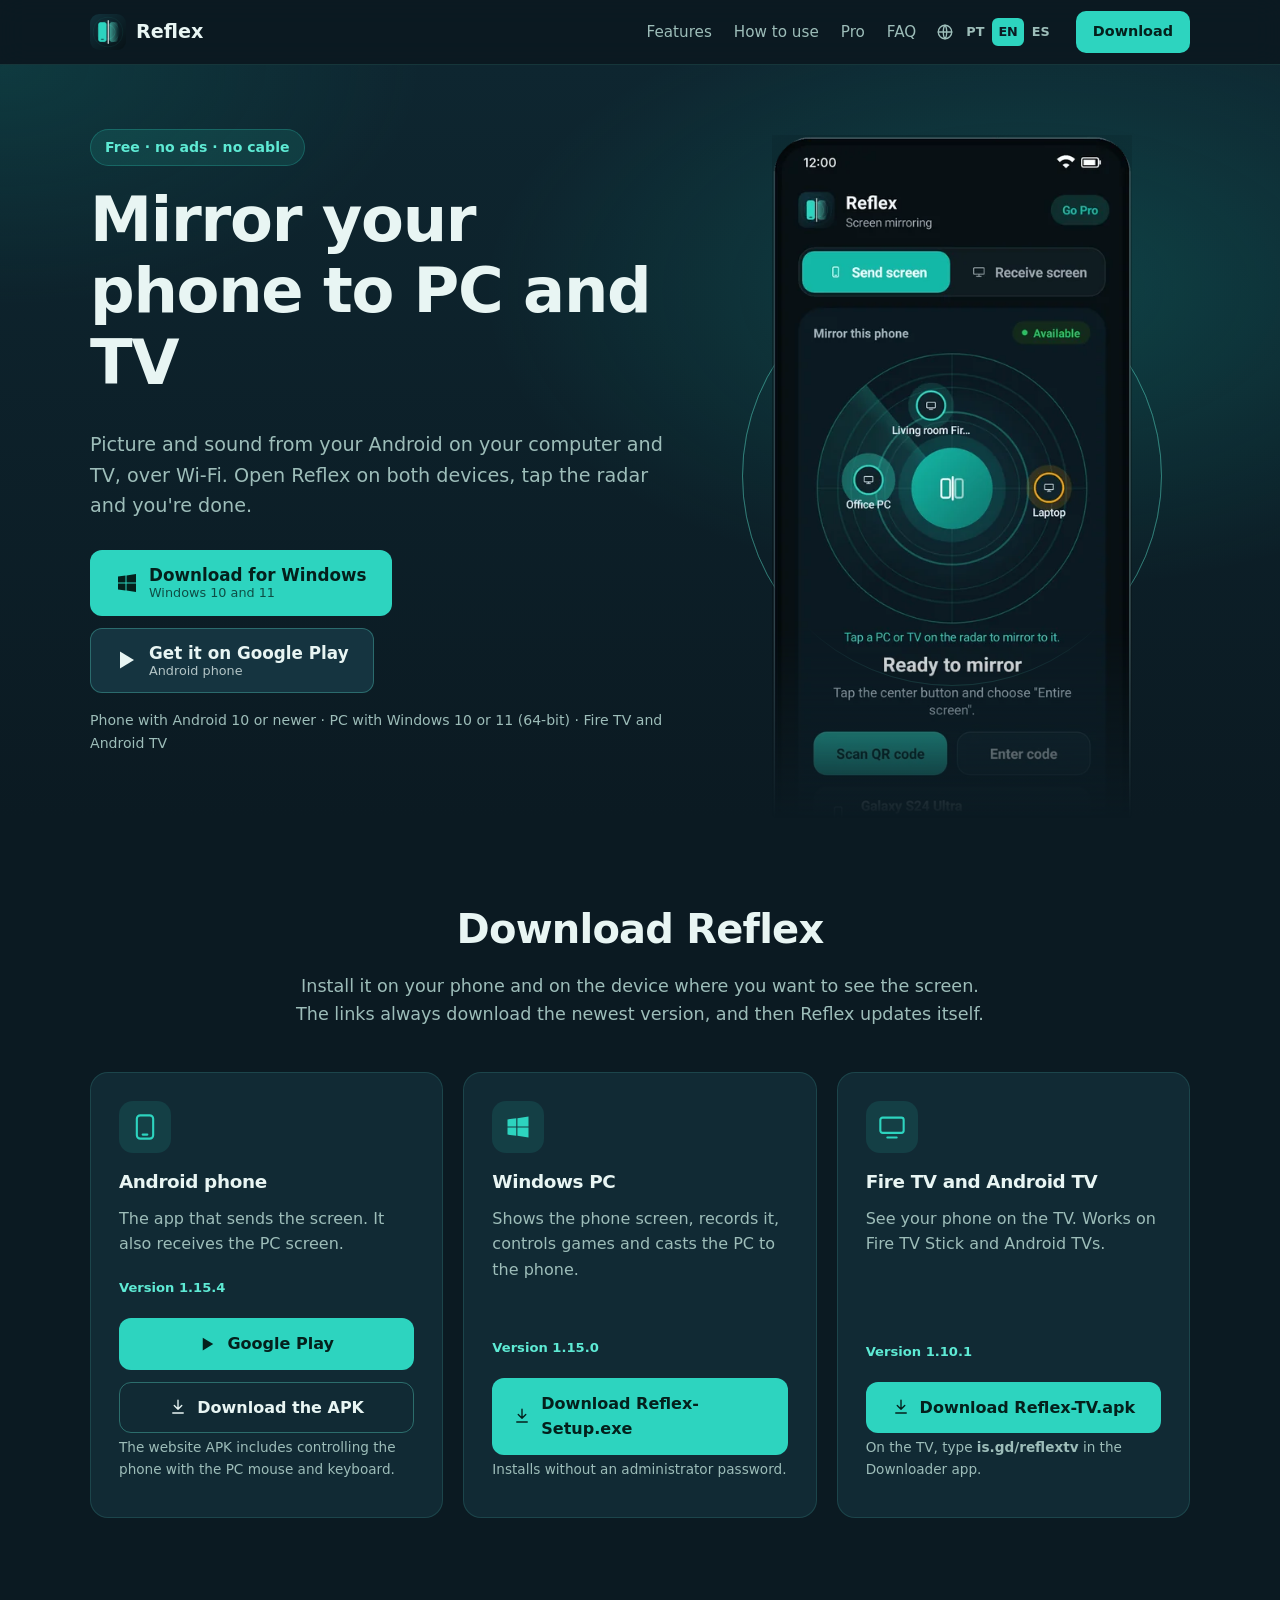
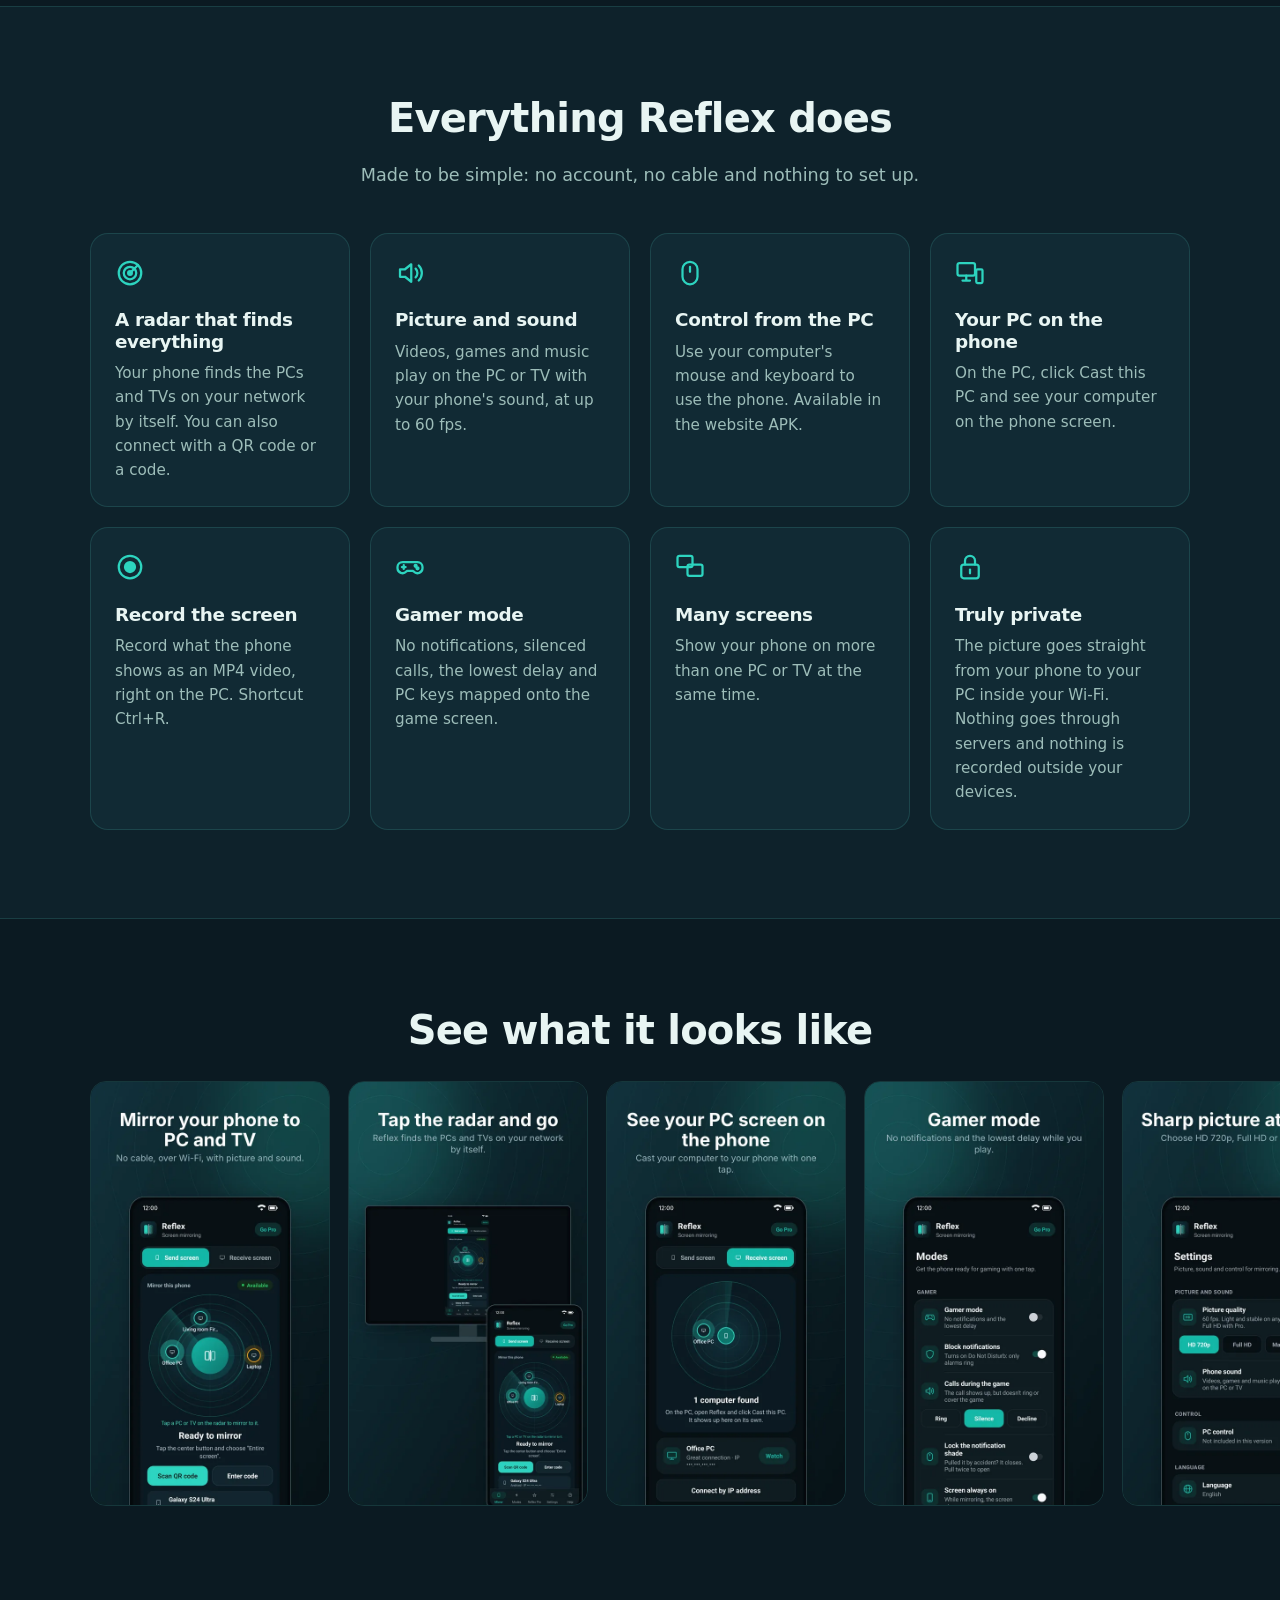
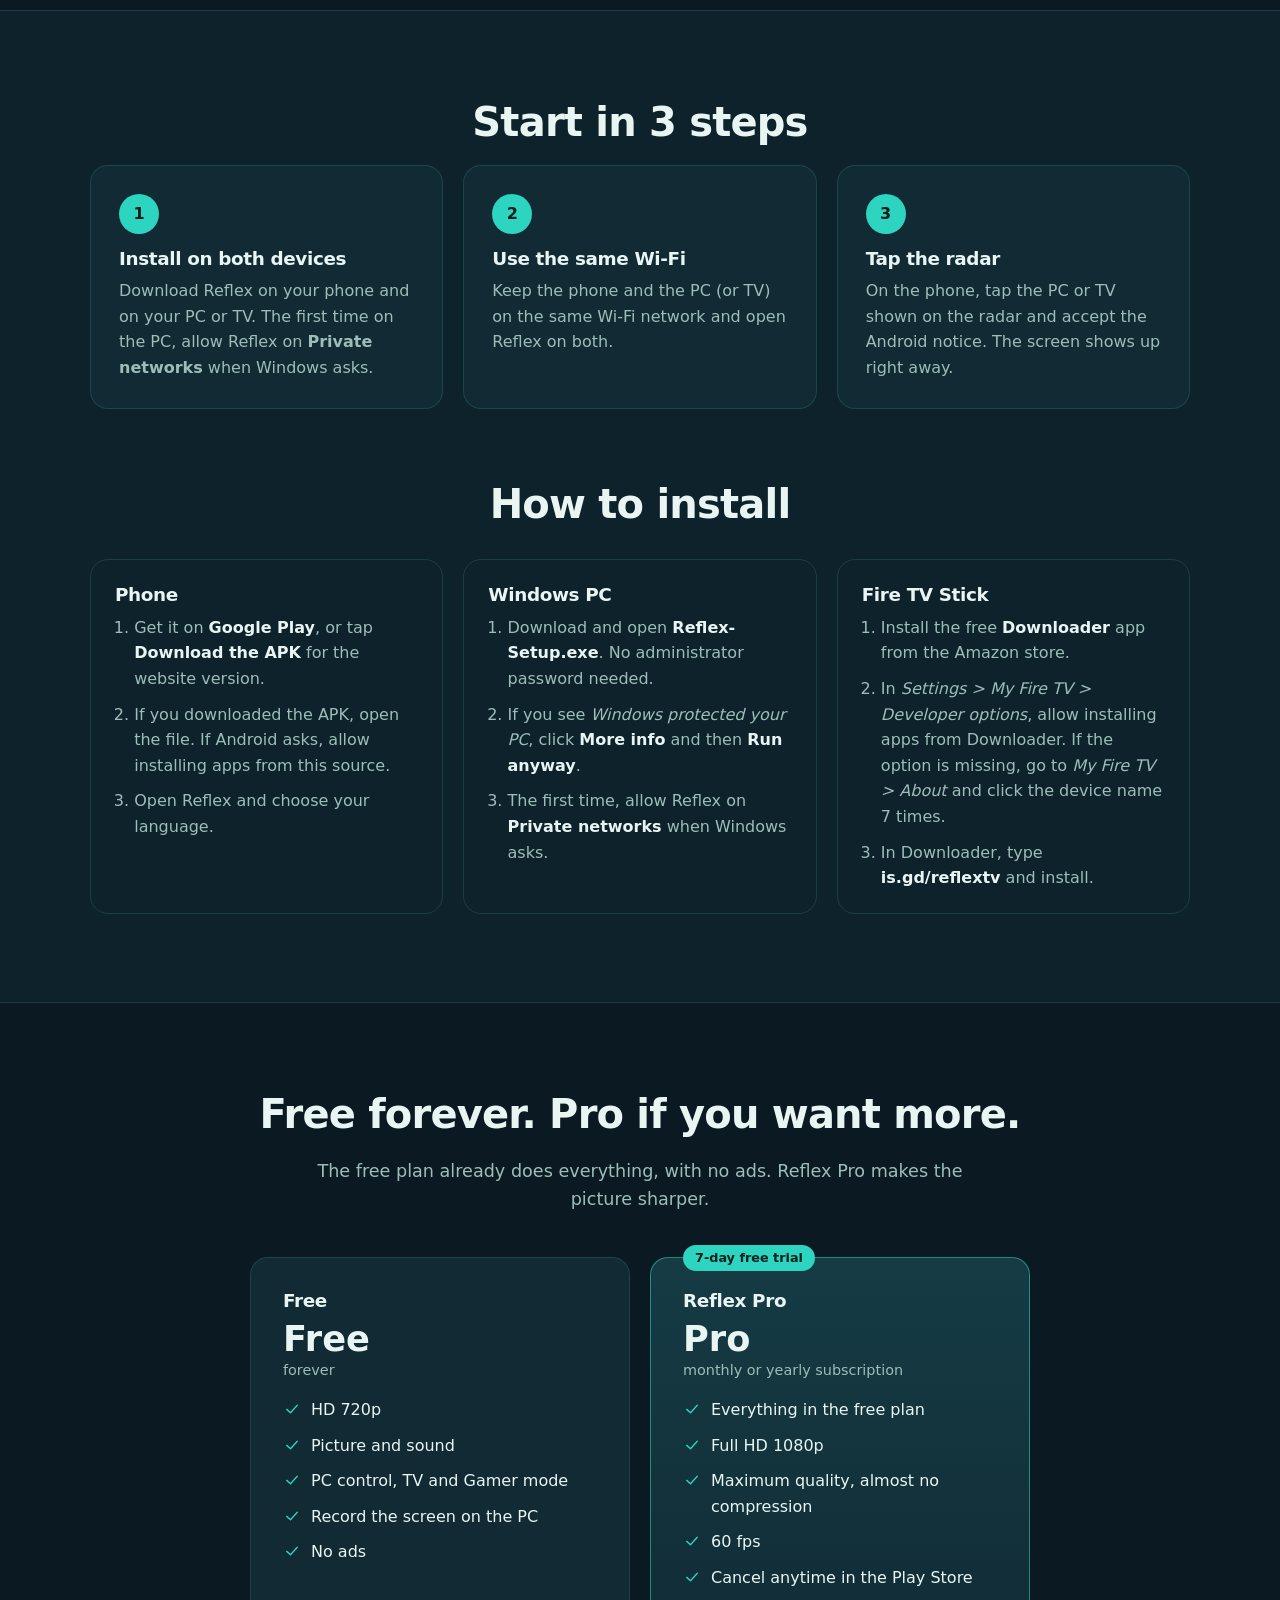
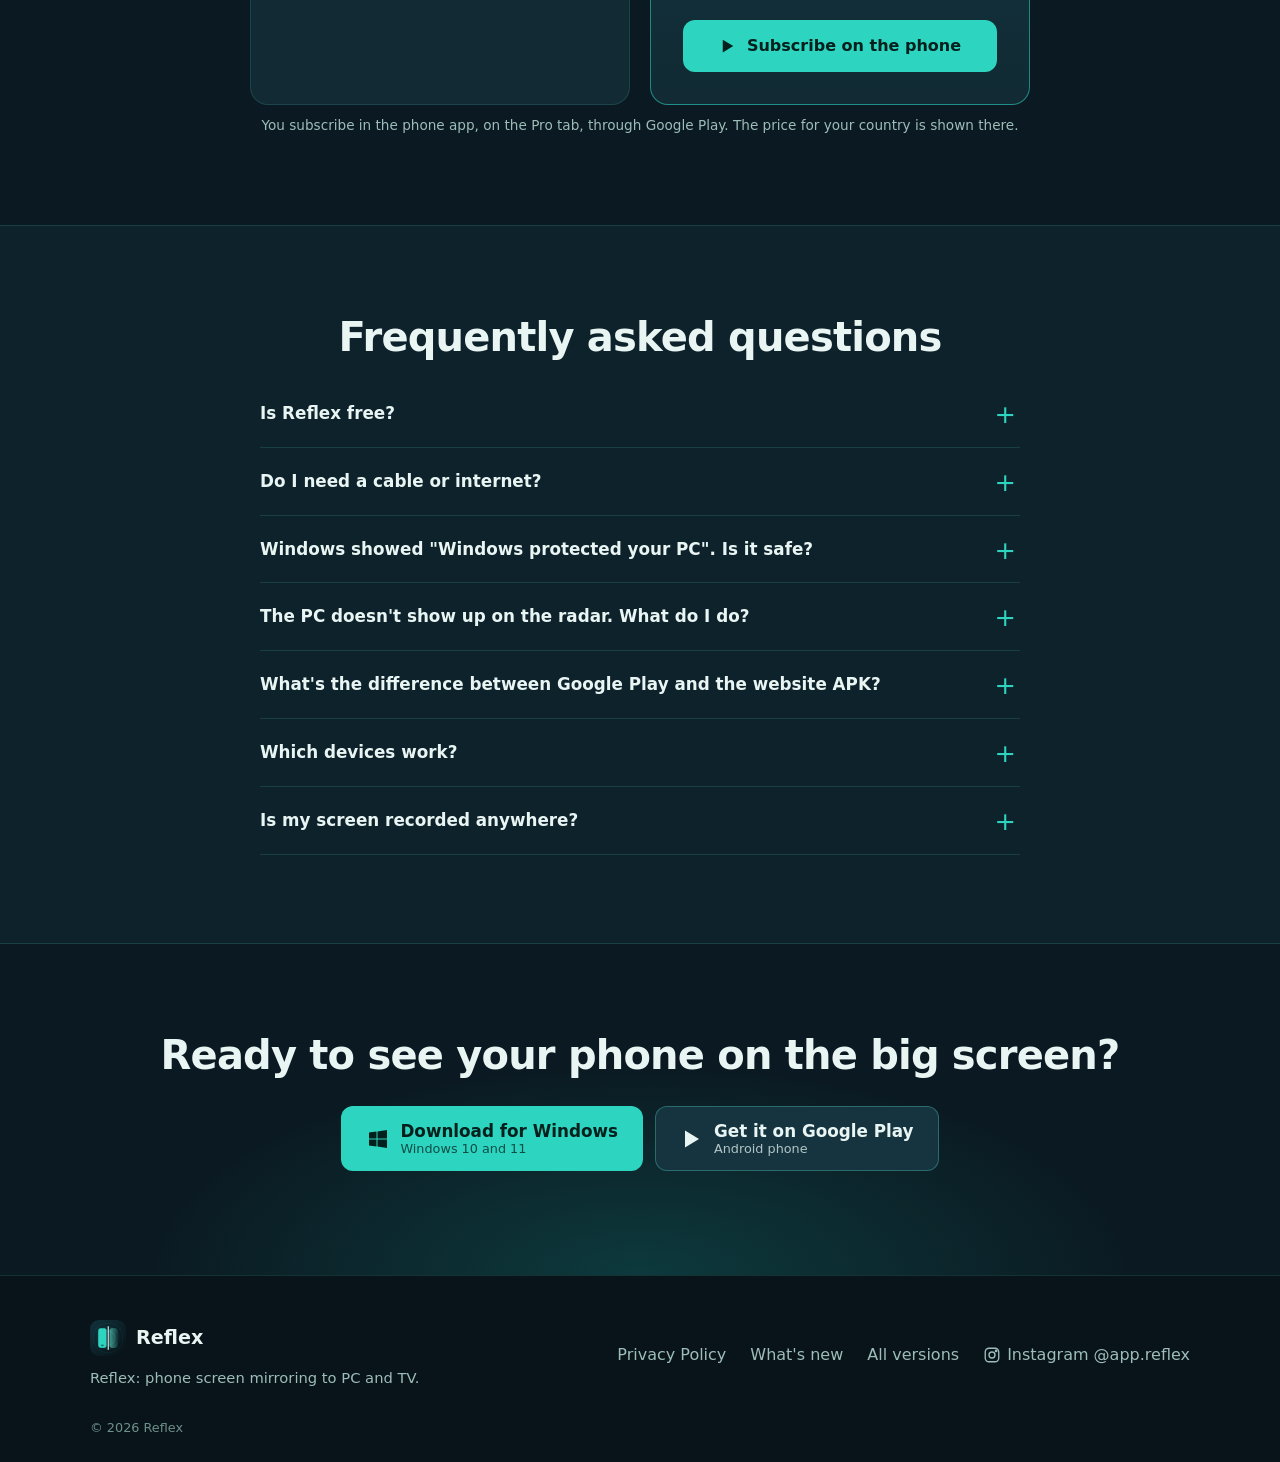
==== commit e1455c14: "Reflex 1.15.4: celular código 30 (códigos do Pro por 1 ano) Co-Authored-By: Claude Opus 5.5 <noreply" ====
--- a/docs/index.html
+++ b/docs/index.html
@@ -67,7 +67,7 @@
         <div class="cartao-ic"><svg class="ic" viewBox="0 0 24 24" fill="none" stroke="currentColor" stroke-width="1.8" stroke-linecap="round" stroke-linejoin="round" aria-hidden="true"><rect x="5" y="2" width="14" height="20" rx="3"/><path d="M10 18.5h4"/></svg></div>
         <h3>Celular Android</h3>
         <p>O app que envia a tela. Também recebe a tela do PC.</p>
-        <p class="versao" data-versao="android">Versão 1.15.1</p>
+        <p class="versao" data-versao="android">Versão 1.15.4</p>
         <a class="botao" href="https://play.google.com/store/apps/details?id=com.reflexapp.espelhar&hl=pt_BR"><svg class="ic pequeno" viewBox="0 0 24 24" fill="none" stroke="currentColor" stroke-width="1.8" stroke-linecap="round" stroke-linejoin="round" aria-hidden="true"><path d="M5 3.5v17l14-8.5z" fill="currentColor" stroke="none"/></svg> Google Play</a>
         <a class="botao botao-contorno" href="https://github.com/cebratelli-bot/reflex-download/releases/latest/download/Reflex-Android.apk"><svg class="ic pequeno" viewBox="0 0 24 24" fill="none" stroke="currentColor" stroke-width="1.8" stroke-linecap="round" stroke-linejoin="round" aria-hidden="true"><path d="M12 3v12M7 10l5 5 5-5M5 20h14"/></svg> Baixar o APK</a>
         <p class="mini">O APK do site inclui o controle do celular pelo mouse e teclado do PC.</p>
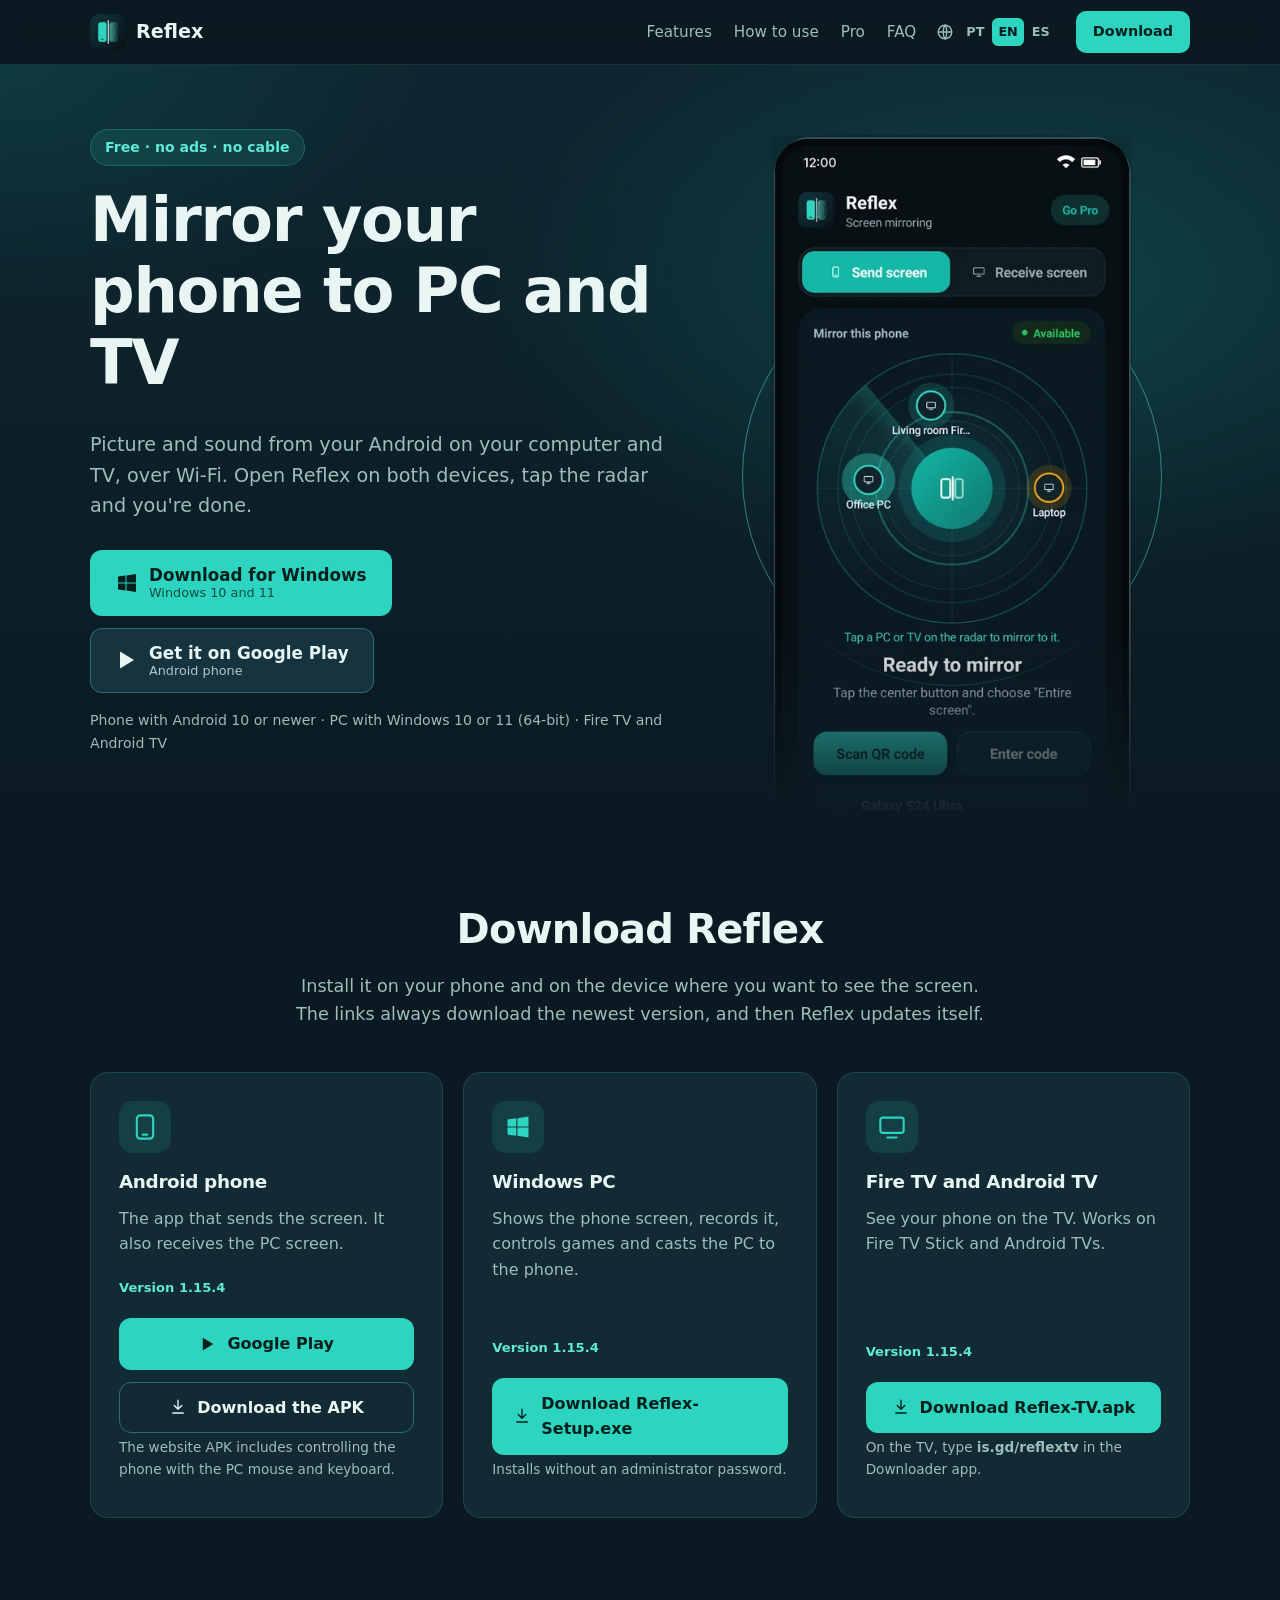
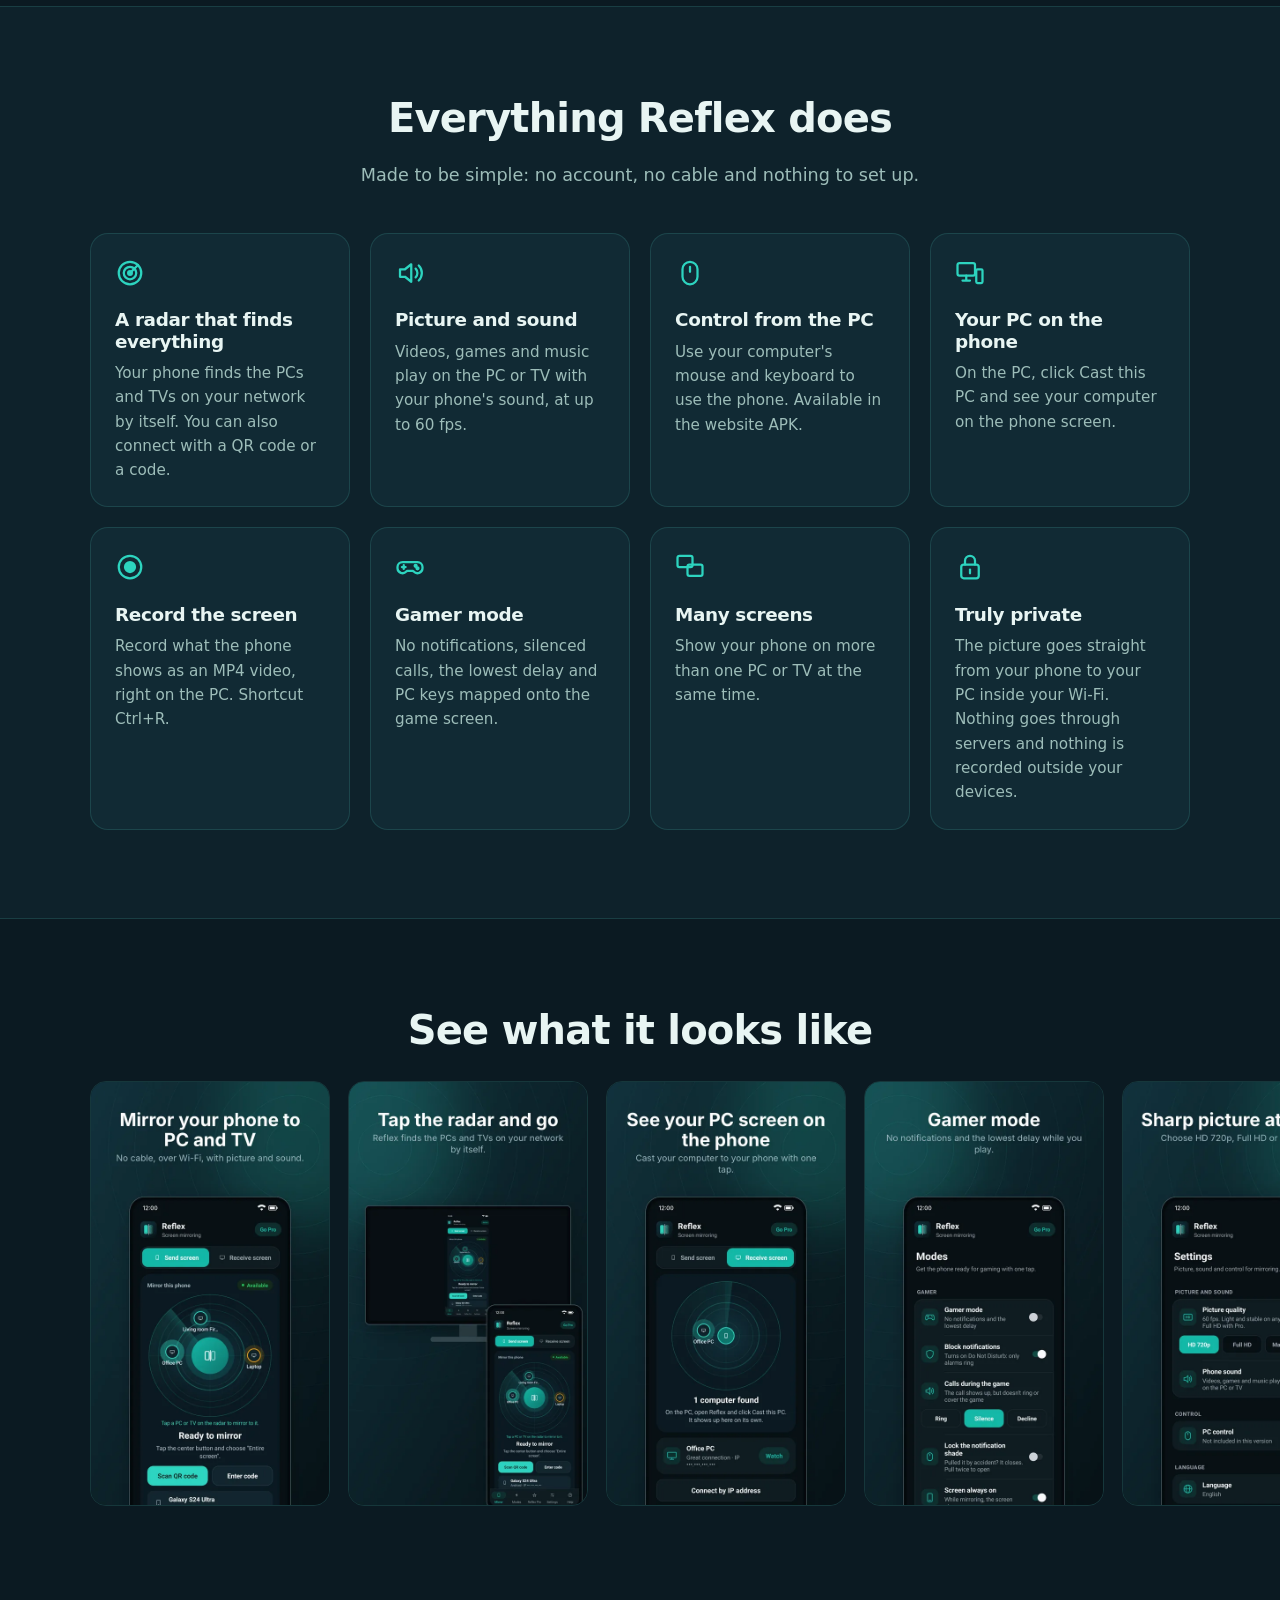
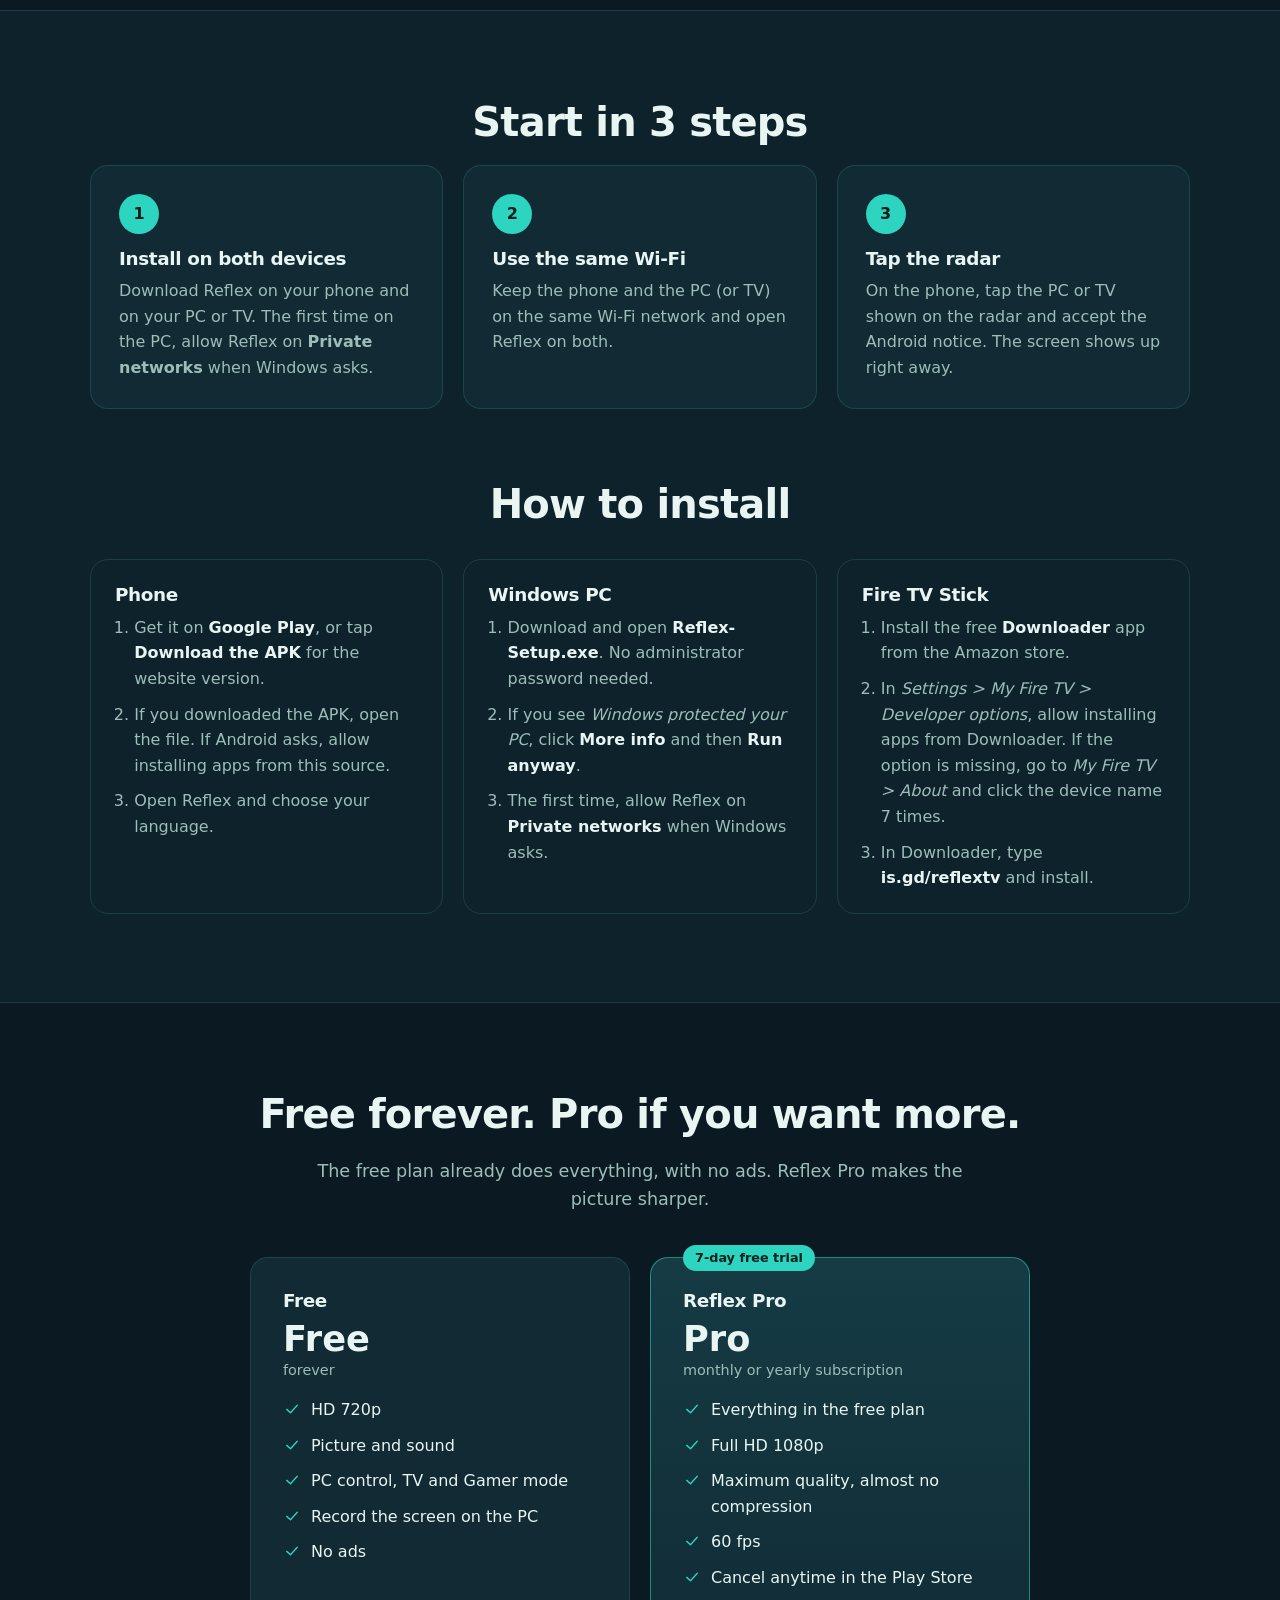
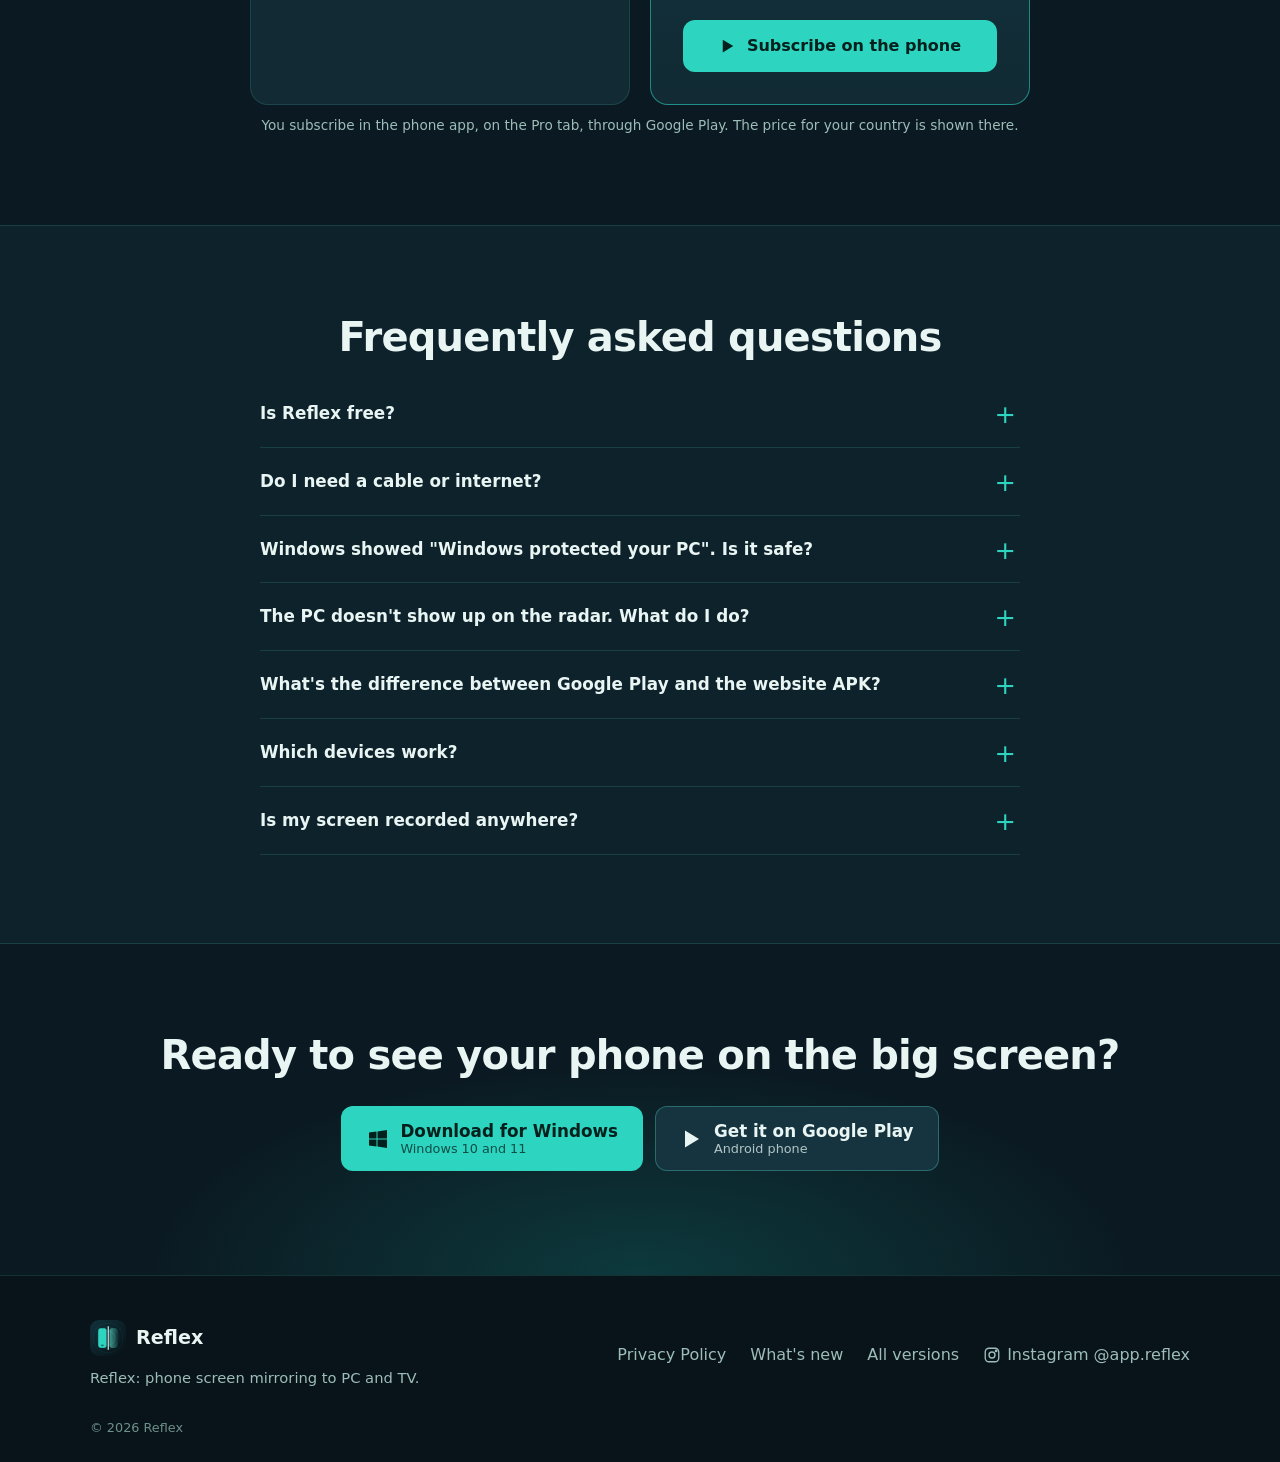
==== commit 57cfb3f1: "Reflex 1.15.5 (publicação): PC e TV na versão 1.15.4, igual ao celular Co-Authored-By: Claude Opus 5" ====
--- a/docs/index.html
+++ b/docs/index.html
@@ -76,7 +76,7 @@
         <div class="cartao-ic"><svg class="ic" viewBox="0 0 24 24" fill="none" stroke="currentColor" stroke-width="1.8" stroke-linecap="round" stroke-linejoin="round" aria-hidden="true"><path d="M3 5.5 10.5 4.5v7H3zM11.5 4.4 21 3v8.5h-9.5zM3 12.5h7.5v7L3 18.5zM11.5 12.5H21V21l-9.5-1.4z" fill="currentColor" stroke="none"/></svg></div>
         <h3>PC com Windows</h3>
         <p>Recebe a tela do celular, grava, controla jogos e transmite o PC para o celular.</p>
-        <p class="versao" data-versao="windows">Versão 1.15.0</p>
+        <p class="versao" data-versao="windows">Versão 1.15.4</p>
         <a class="botao" href="https://github.com/cebratelli-bot/reflex-download/releases/latest/download/Reflex-Setup.exe"><svg class="ic pequeno" viewBox="0 0 24 24" fill="none" stroke="currentColor" stroke-width="1.8" stroke-linecap="round" stroke-linejoin="round" aria-hidden="true"><path d="M12 3v12M7 10l5 5 5-5M5 20h14"/></svg> Baixar Reflex-Setup.exe</a>
         <p class="mini">Instala sem senha de administrador.</p>
       </article>
@@ -84,7 +84,7 @@
         <div class="cartao-ic"><svg class="ic" viewBox="0 0 24 24" fill="none" stroke="currentColor" stroke-width="1.8" stroke-linecap="round" stroke-linejoin="round" aria-hidden="true"><rect x="2" y="4" width="20" height="13" rx="2"/><path d="M8 21h8"/></svg></div>
         <h3>Fire TV e Android TV</h3>
         <p>Veja o celular na televisão. Funciona no Fire TV Stick e nas TVs com Android.</p>
-        <p class="versao" data-versao="tv">Versão 1.10.1</p>
+        <p class="versao" data-versao="tv">Versão 1.15.4</p>
         <a class="botao" href="https://github.com/cebratelli-bot/reflex-download/releases/latest/download/Reflex-TV.apk"><svg class="ic pequeno" viewBox="0 0 24 24" fill="none" stroke="currentColor" stroke-width="1.8" stroke-linecap="round" stroke-linejoin="round" aria-hidden="true"><path d="M12 3v12M7 10l5 5 5-5M5 20h14"/></svg> Baixar Reflex-TV.apk</a>
         <p class="mini">Na TV, digite <b>is.gd/reflextv</b> no app Downloader.</p>
       </article>
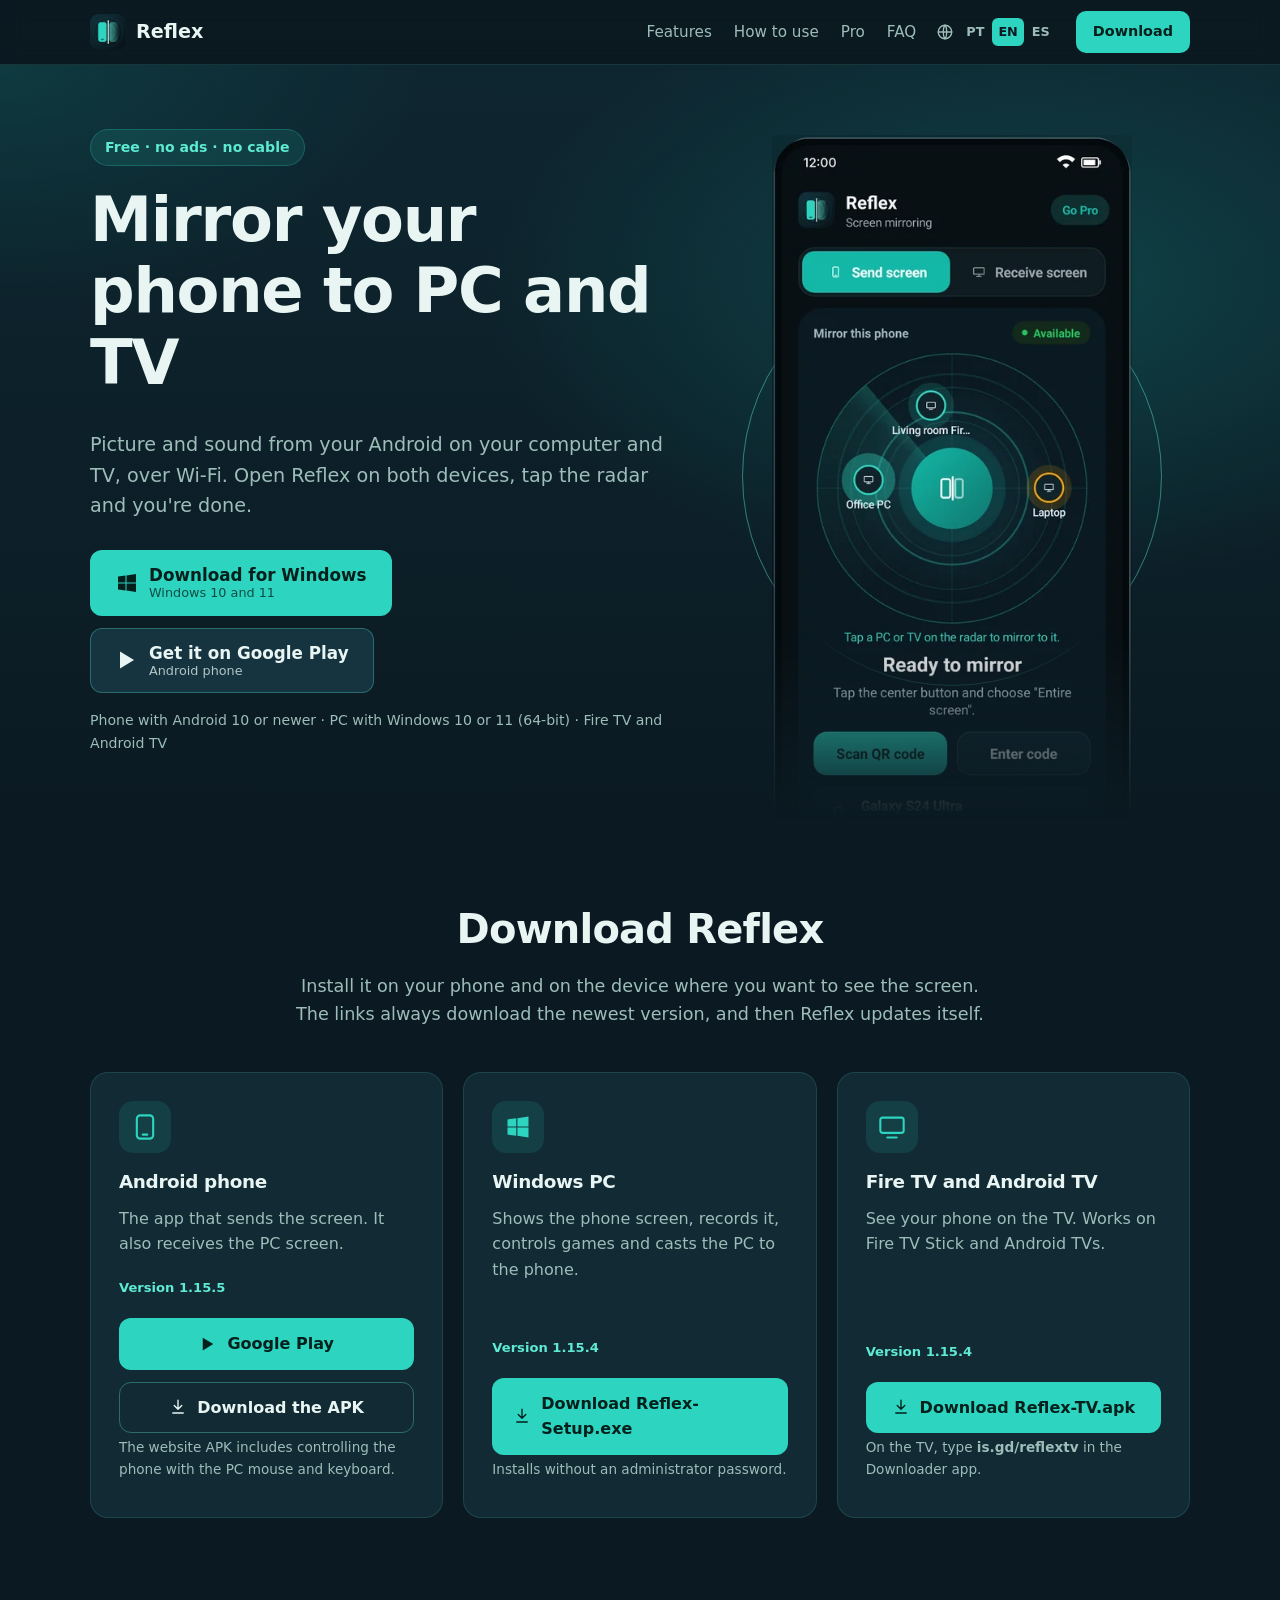
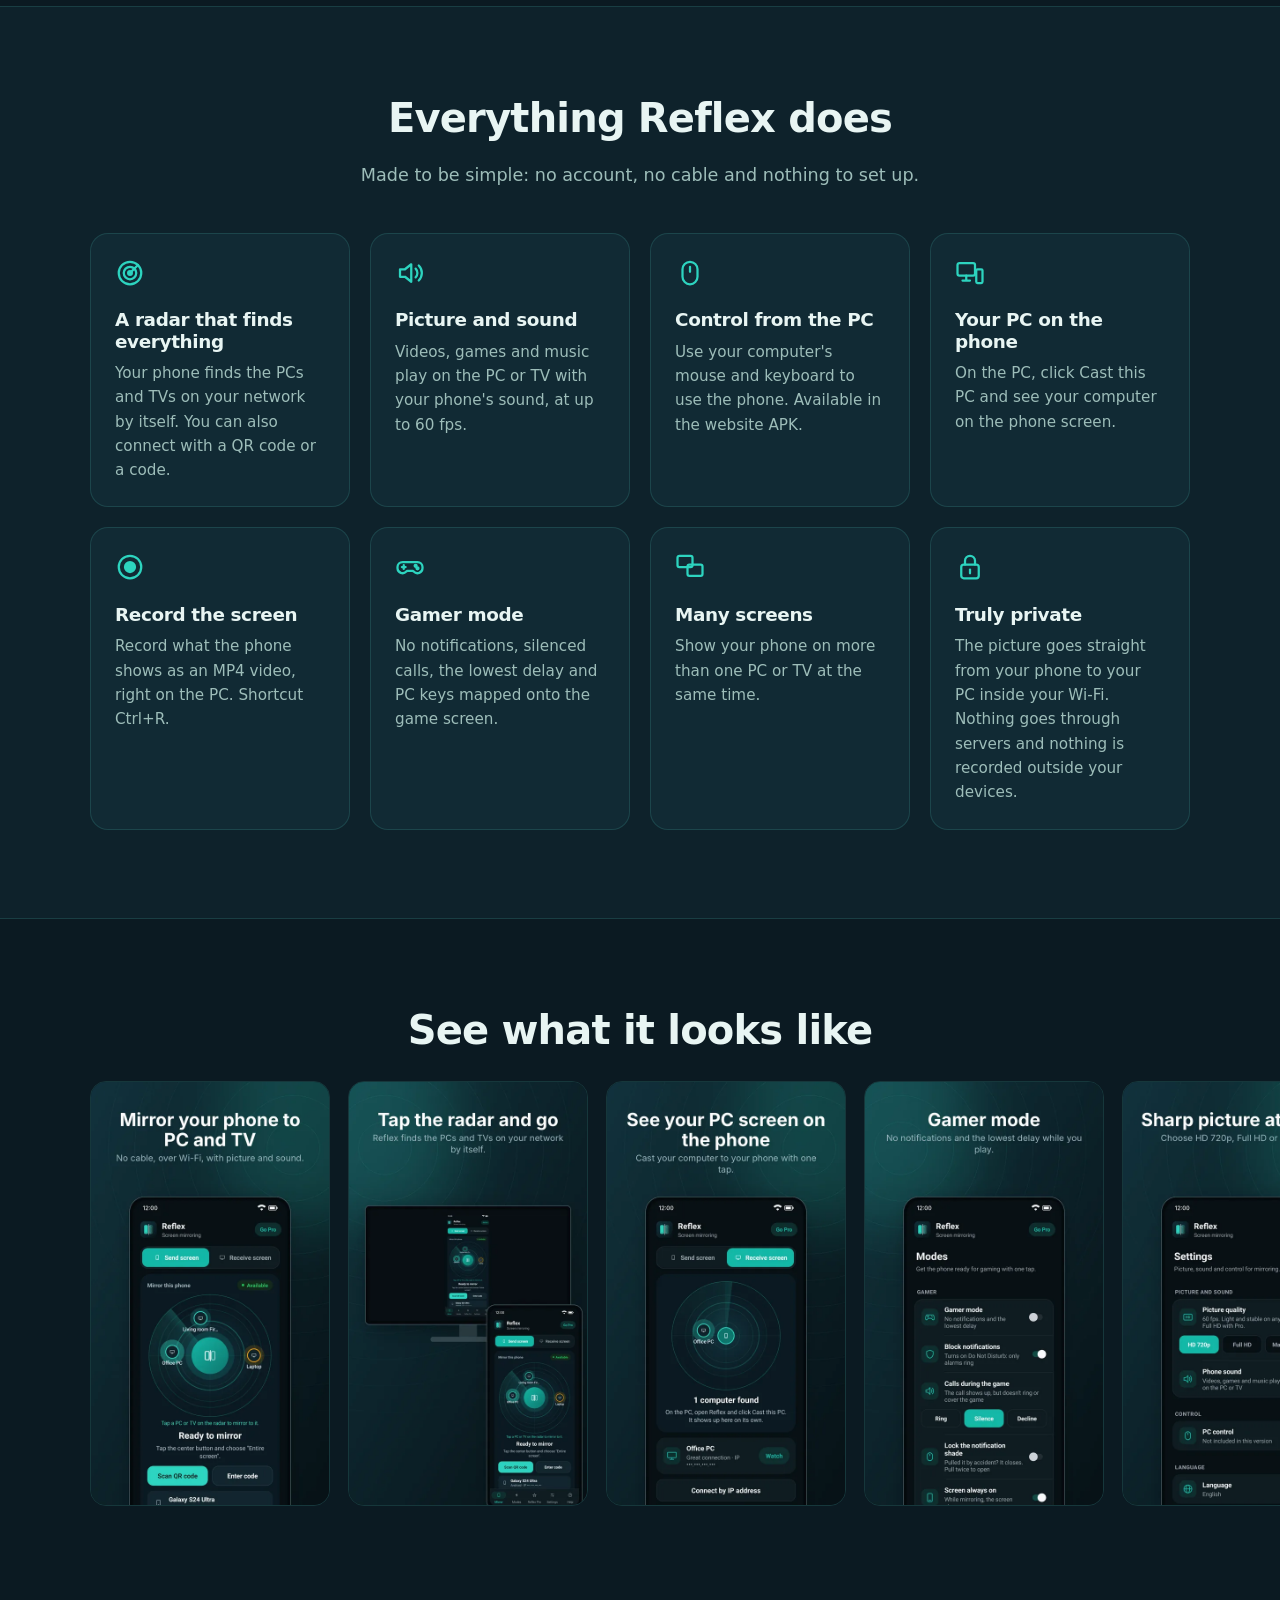
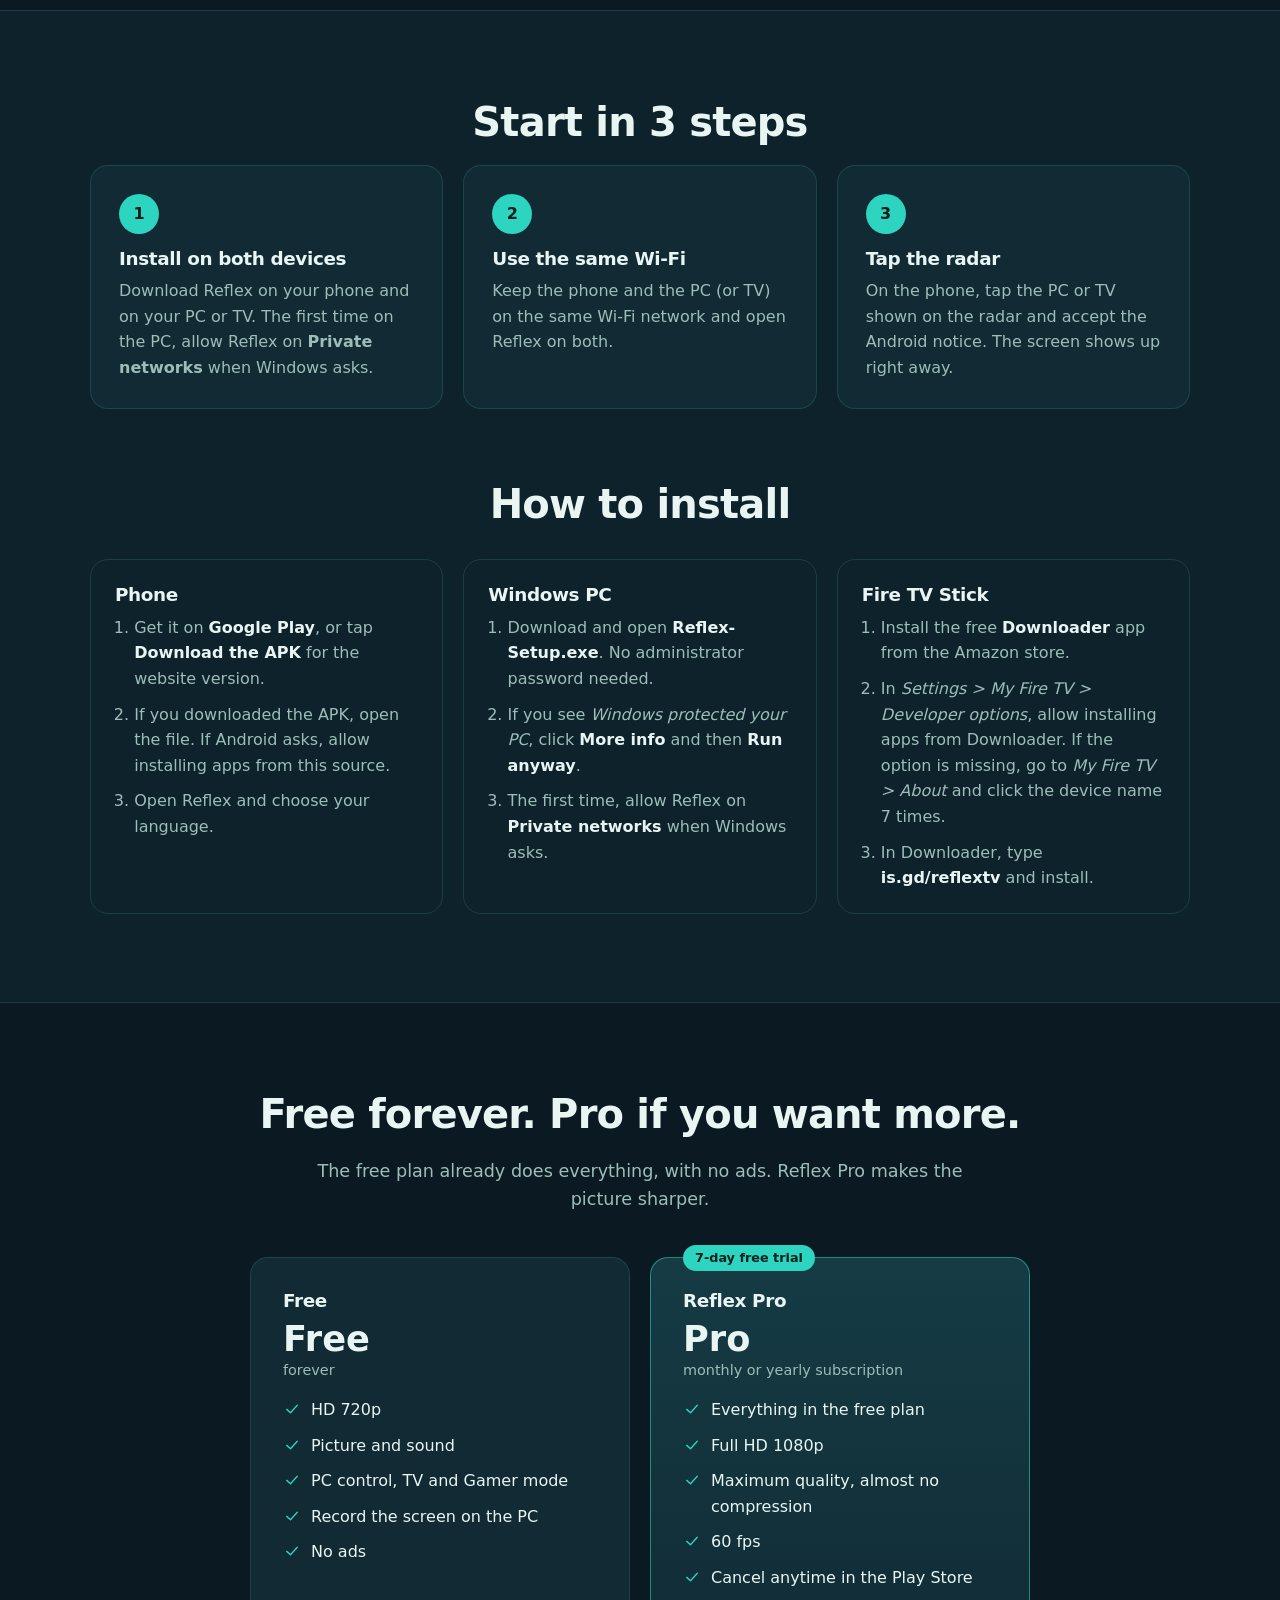
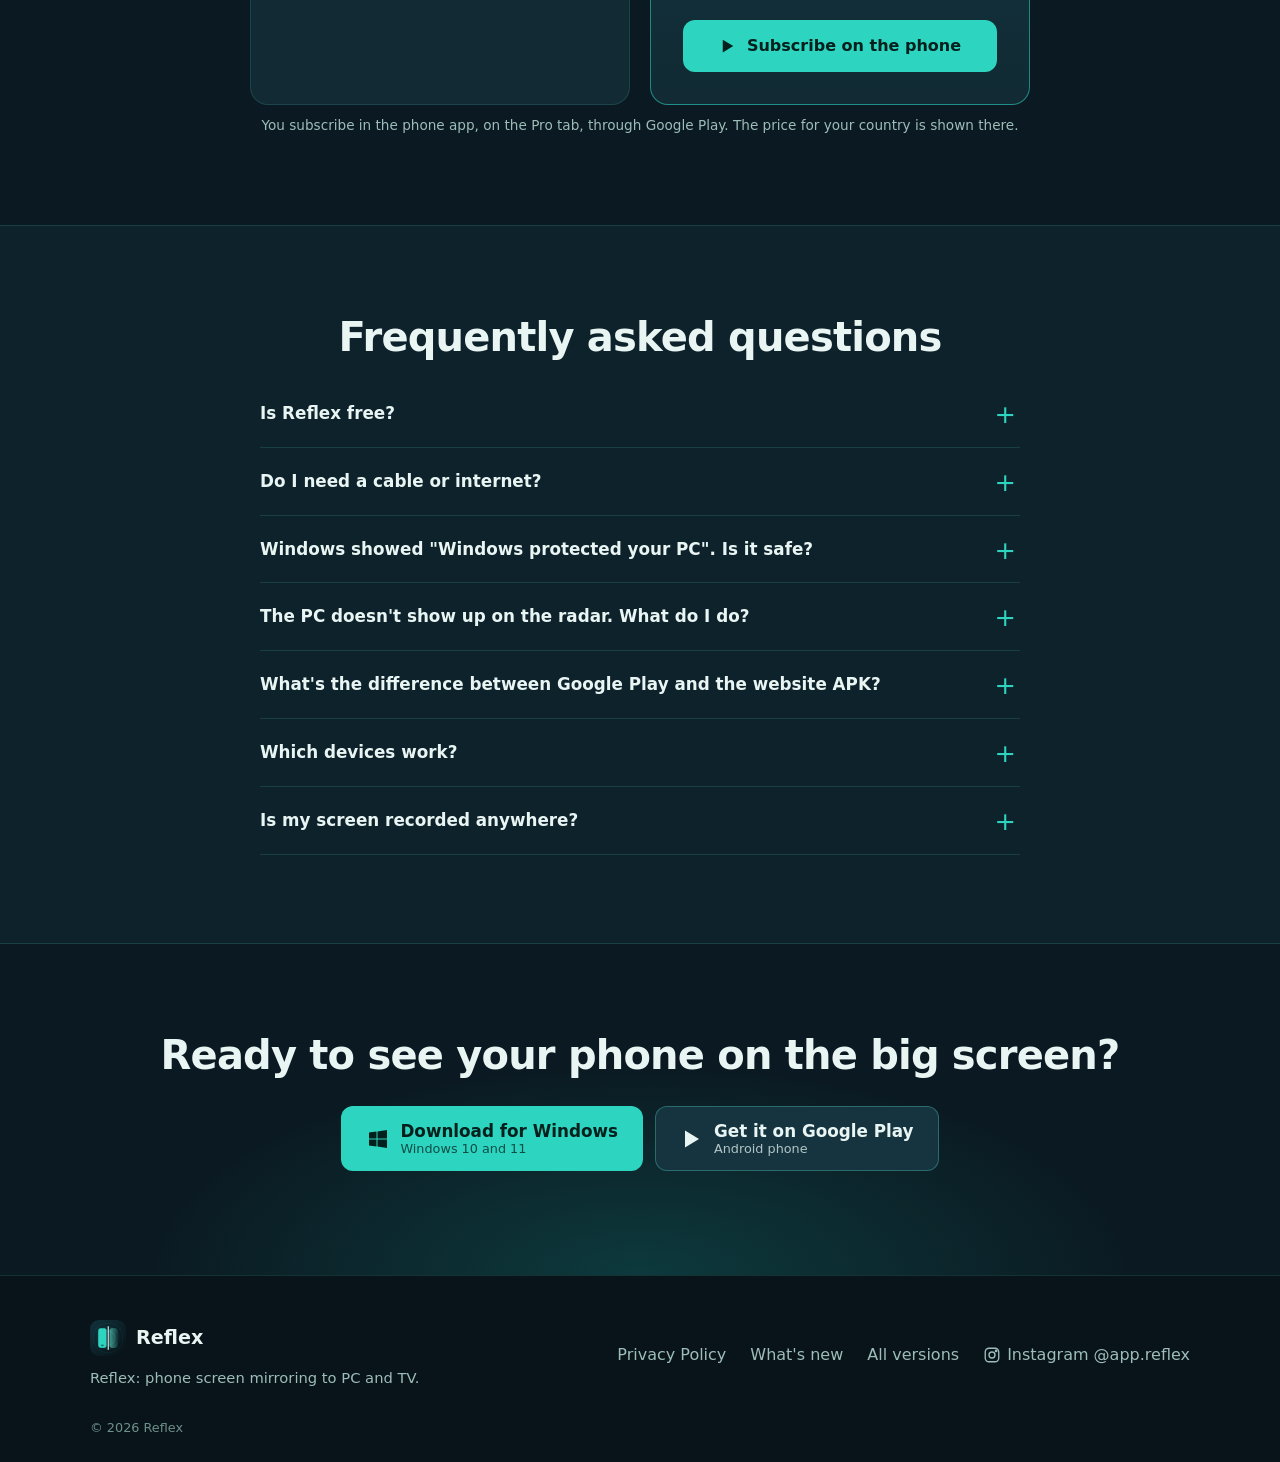
==== commit 3f19ca56: "Publica o celular 1.15.5 (código 31): sem permissão de ID de publicidade Co-Authored-By: Claude Opus" ====
--- a/docs/index.html
+++ b/docs/index.html
@@ -67,7 +67,7 @@
         <div class="cartao-ic"><svg class="ic" viewBox="0 0 24 24" fill="none" stroke="currentColor" stroke-width="1.8" stroke-linecap="round" stroke-linejoin="round" aria-hidden="true"><rect x="5" y="2" width="14" height="20" rx="3"/><path d="M10 18.5h4"/></svg></div>
         <h3>Celular Android</h3>
         <p>O app que envia a tela. Também recebe a tela do PC.</p>
-        <p class="versao" data-versao="android">Versão 1.15.4</p>
+        <p class="versao" data-versao="android">Versão 1.15.5</p>
         <a class="botao" href="https://play.google.com/store/apps/details?id=com.reflexapp.espelhar&hl=pt_BR"><svg class="ic pequeno" viewBox="0 0 24 24" fill="none" stroke="currentColor" stroke-width="1.8" stroke-linecap="round" stroke-linejoin="round" aria-hidden="true"><path d="M5 3.5v17l14-8.5z" fill="currentColor" stroke="none"/></svg> Google Play</a>
         <a class="botao botao-contorno" href="https://github.com/cebratelli-bot/reflex-download/releases/latest/download/Reflex-Android.apk"><svg class="ic pequeno" viewBox="0 0 24 24" fill="none" stroke="currentColor" stroke-width="1.8" stroke-linecap="round" stroke-linejoin="round" aria-hidden="true"><path d="M12 3v12M7 10l5 5 5-5M5 20h14"/></svg> Baixar o APK</a>
         <p class="mini">O APK do site inclui o controle do celular pelo mouse e teclado do PC.</p>
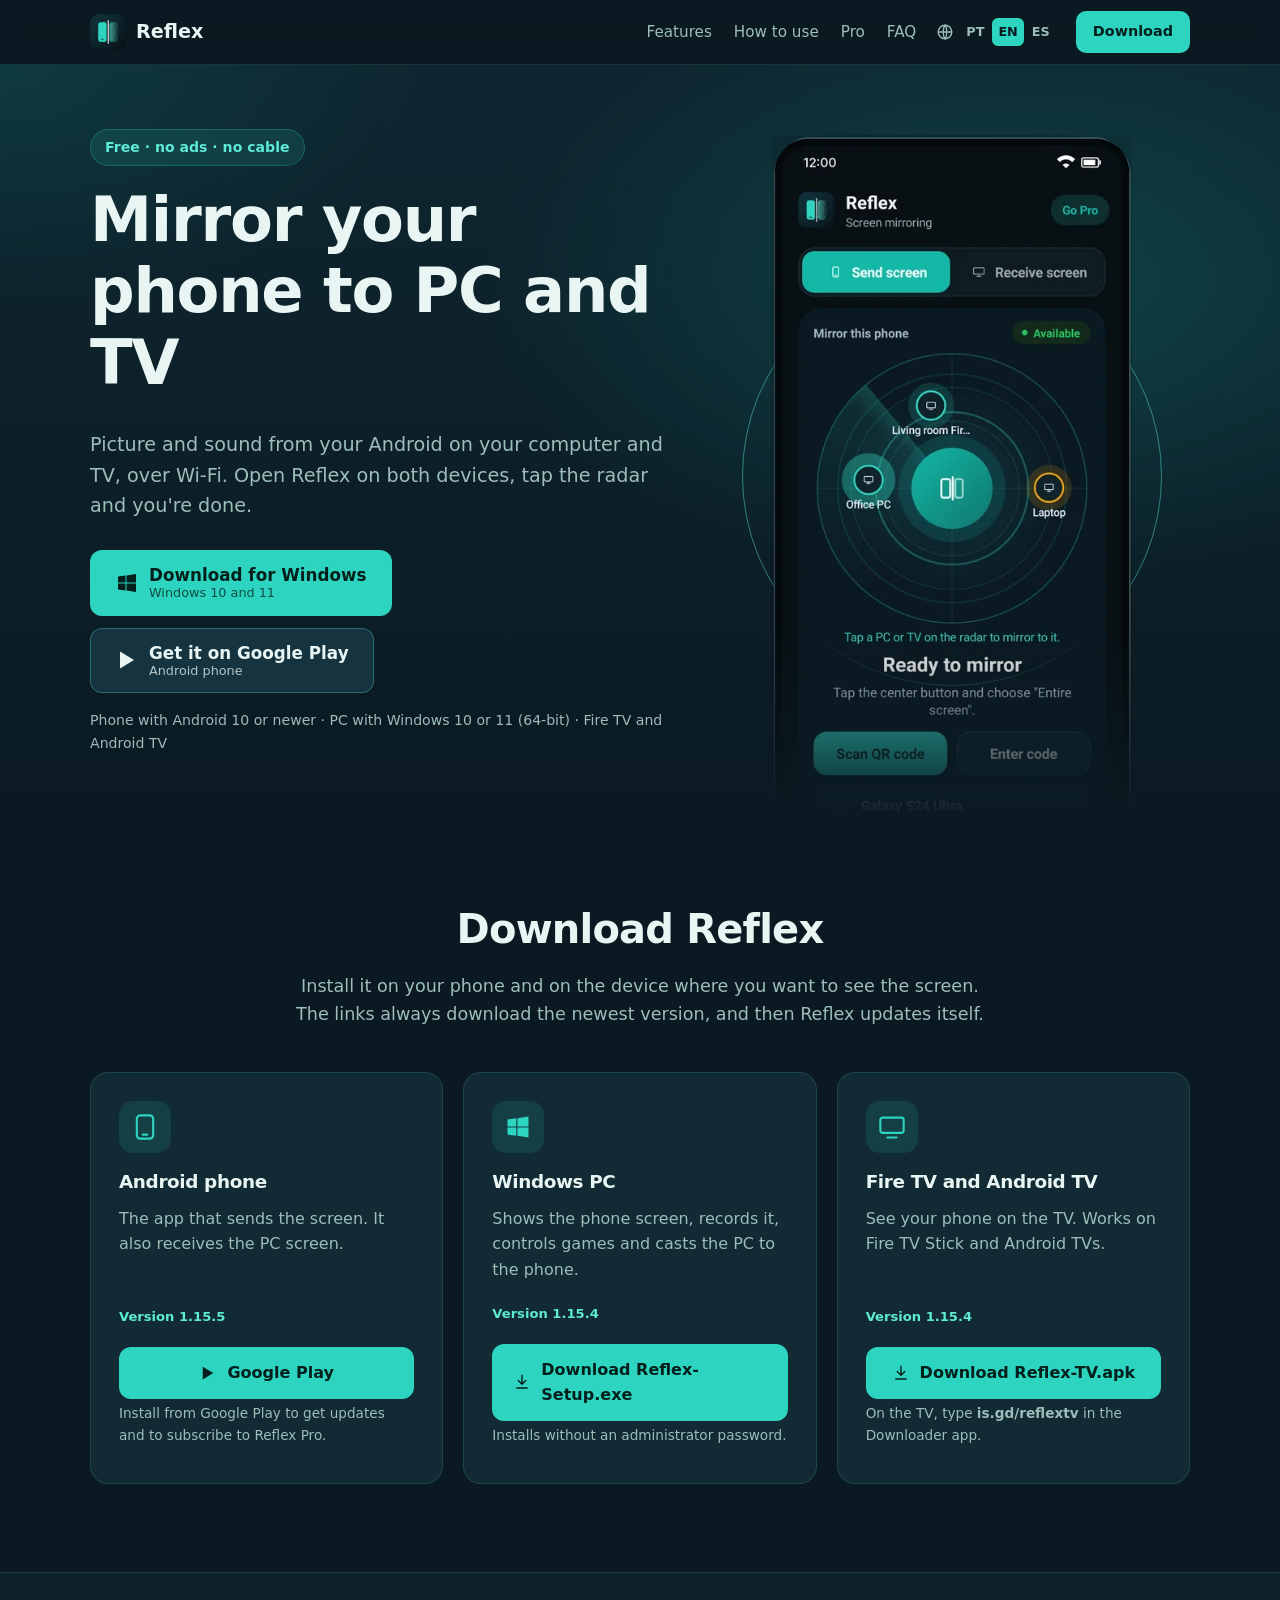
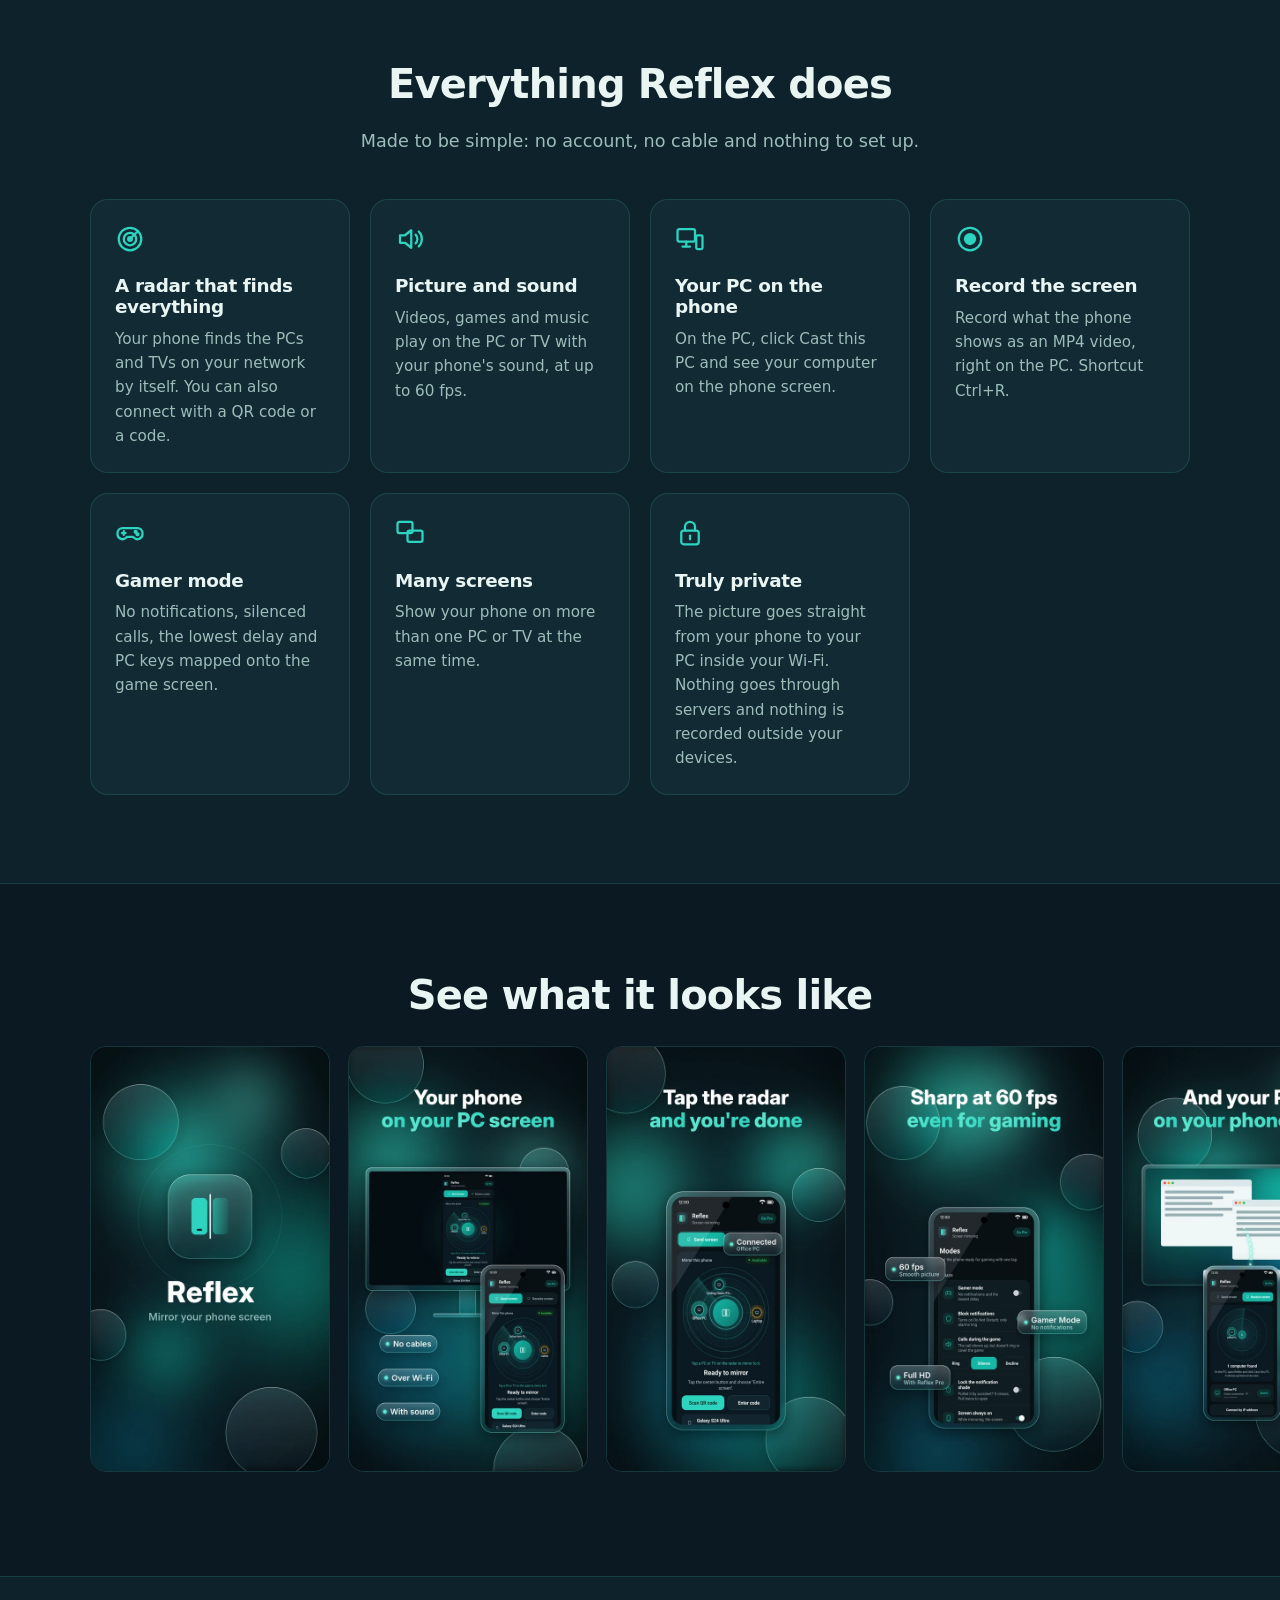
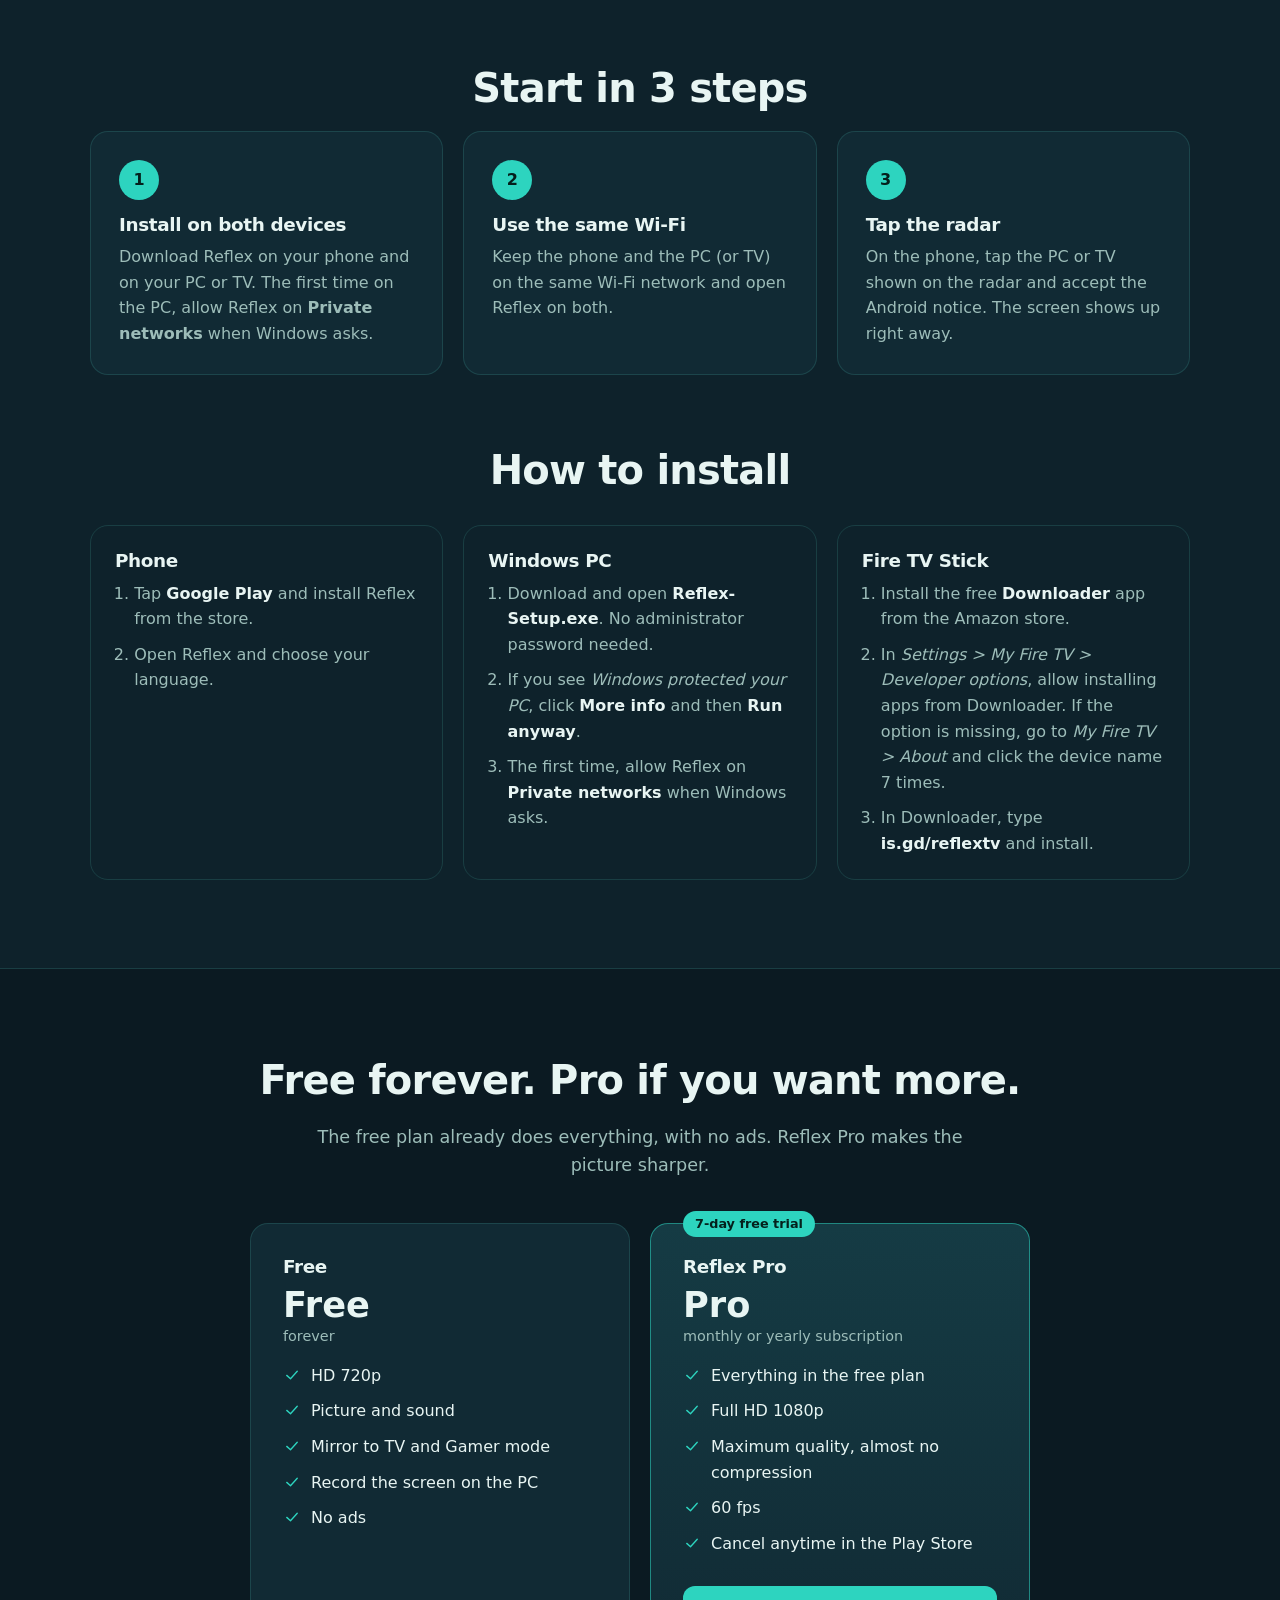
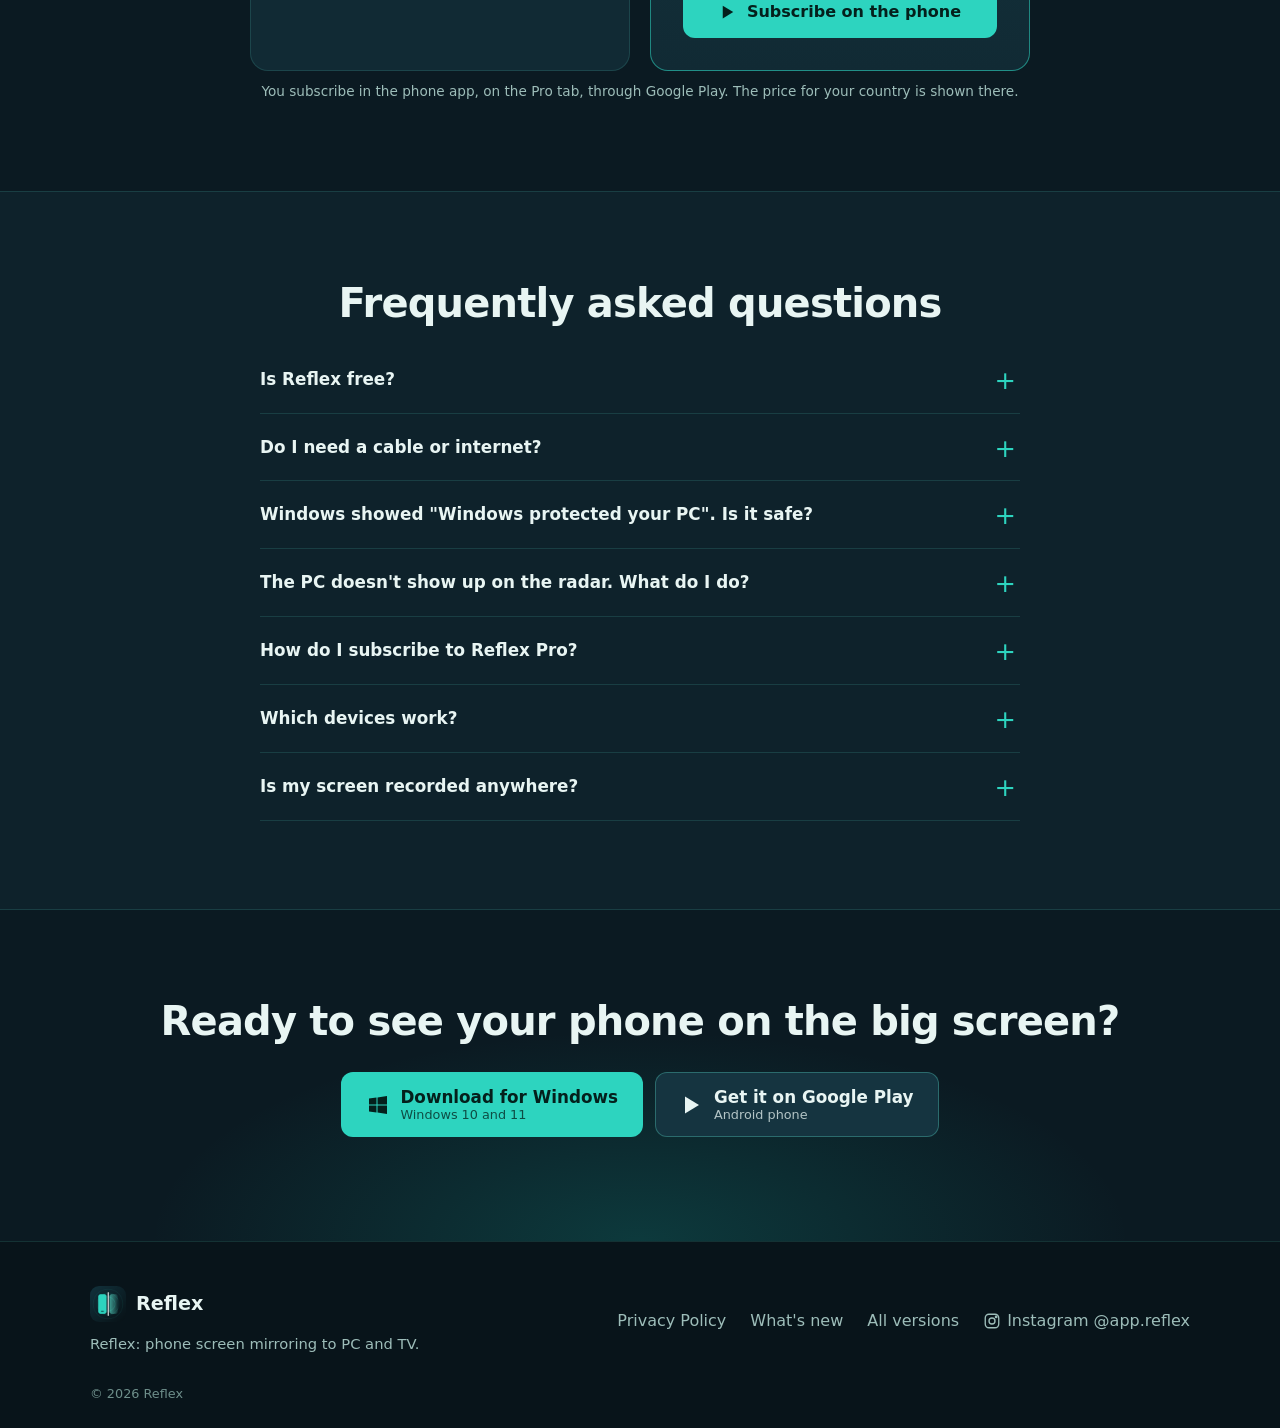
==== commit 8ca33289: "Site: novas imagens animadas e sem o APK do celular O celular agora é baixado só pela Google Play, p" ====
--- a/docs/index.html
+++ b/docs/index.html
@@ -69,8 +69,7 @@
         <p>O app que envia a tela. Também recebe a tela do PC.</p>
         <p class="versao" data-versao="android">Versão 1.15.5</p>
         <a class="botao" href="https://play.google.com/store/apps/details?id=com.reflexapp.espelhar&hl=pt_BR"><svg class="ic pequeno" viewBox="0 0 24 24" fill="none" stroke="currentColor" stroke-width="1.8" stroke-linecap="round" stroke-linejoin="round" aria-hidden="true"><path d="M5 3.5v17l14-8.5z" fill="currentColor" stroke="none"/></svg> Google Play</a>
-        <a class="botao botao-contorno" href="https://github.com/cebratelli-bot/reflex-download/releases/latest/download/Reflex-Android.apk"><svg class="ic pequeno" viewBox="0 0 24 24" fill="none" stroke="currentColor" stroke-width="1.8" stroke-linecap="round" stroke-linejoin="round" aria-hidden="true"><path d="M12 3v12M7 10l5 5 5-5M5 20h14"/></svg> Baixar o APK</a>
-        <p class="mini">O APK do site inclui o controle do celular pelo mouse e teclado do PC.</p>
+        <p class="mini">Instale pela Google Play para receber atualizações e poder assinar o Reflex Pro.</p>
       </article>
       <article class="cartao" data-so="windows">
         <div class="cartao-ic"><svg class="ic" viewBox="0 0 24 24" fill="none" stroke="currentColor" stroke-width="1.8" stroke-linecap="round" stroke-linejoin="round" aria-hidden="true"><path d="M3 5.5 10.5 4.5v7H3zM11.5 4.4 21 3v8.5h-9.5zM3 12.5h7.5v7L3 18.5zM11.5 12.5H21V21l-9.5-1.4z" fill="currentColor" stroke="none"/></svg></div>
@@ -96,7 +95,7 @@
   <div class="largura">
     <h2>Tudo o que o Reflex faz</h2>
     <p class="sub">Feito para ser simples: sem conta, sem cabo e sem configurar nada.</p>
-    <ul class="recursos"><li class="recurso"><svg class="ic" viewBox="0 0 24 24" fill="none" stroke="currentColor" stroke-width="1.8" stroke-linecap="round" stroke-linejoin="round" aria-hidden="true"><circle cx="12" cy="12" r="9"/><circle cx="12" cy="12" r="5"/><circle cx="12" cy="12" r="1.5" fill="currentColor"/><path d="M12 12 18.4 5.6"/></svg><h3>Radar que acha tudo</h3><p>O celular encontra sozinho os PCs e TVs da sua rede. Também dá para conectar pelo QR code ou por um código.</p></li><li class="recurso"><svg class="ic" viewBox="0 0 24 24" fill="none" stroke="currentColor" stroke-width="1.8" stroke-linecap="round" stroke-linejoin="round" aria-hidden="true"><path d="M4 9v6h4l5 4V5L8 9H4z"/><path d="M16.5 8.5a5 5 0 0 1 0 7M19 6a8.5 8.5 0 0 1 0 12"/></svg><h3>Imagem e som</h3><p>Vídeos, jogos e música tocam no PC ou na TV com o som do celular, a até 60 fps.</p></li><li class="recurso"><svg class="ic" viewBox="0 0 24 24" fill="none" stroke="currentColor" stroke-width="1.8" stroke-linecap="round" stroke-linejoin="round" aria-hidden="true"><rect x="6" y="3" width="12" height="18" rx="6"/><path d="M12 7v4"/></svg><h3>Controle pelo PC</h3><p>Use o mouse e o teclado do computador para mexer no celular. Disponível no APK do site.</p></li><li class="recurso"><svg class="ic" viewBox="0 0 24 24" fill="none" stroke="currentColor" stroke-width="1.8" stroke-linecap="round" stroke-linejoin="round" aria-hidden="true"><rect x="2" y="4" width="14" height="10" rx="1.5"/><path d="M6 18h6M9 14v4"/><rect x="17" y="9" width="5" height="11" rx="1"/></svg><h3>O PC no celular</h3><p>No PC, clique em Transmitir este PC e veja o computador na tela do celular.</p></li><li class="recurso"><svg class="ic" viewBox="0 0 24 24" fill="none" stroke="currentColor" stroke-width="1.8" stroke-linecap="round" stroke-linejoin="round" aria-hidden="true"><circle cx="12" cy="12" r="9"/><circle cx="12" cy="12" r="4" fill="currentColor"/></svg><h3>Grave a tela</h3><p>Grave em vídeo MP4 o que aparece do celular, direto no PC. Atalho Ctrl+R.</p></li><li class="recurso"><svg class="ic" viewBox="0 0 24 24" fill="none" stroke="currentColor" stroke-width="1.8" stroke-linecap="round" stroke-linejoin="round" aria-hidden="true"><path d="M6 8h12a4 4 0 0 1 4 4v1a4 4 0 0 1-7 2.6L14 15h-4l-1 .6A4 4 0 0 1 2 13v-1a4 4 0 0 1 4-4z"/><path d="M7 10.5v3M5.5 12h3"/><circle cx="16.5" cy="11" r=".8" fill="currentColor"/><circle cx="18" cy="13" r=".8" fill="currentColor"/></svg><h3>Modo Gamer</h3><p>Sem notificações, chamadas silenciadas, o menor atraso e teclas do PC mapeadas na tela do jogo.</p></li><li class="recurso"><svg class="ic" viewBox="0 0 24 24" fill="none" stroke="currentColor" stroke-width="1.8" stroke-linecap="round" stroke-linejoin="round" aria-hidden="true"><rect x="2" y="3" width="12" height="9" rx="1.5"/><rect x="10" y="10" width="12" height="9" rx="1.5"/></svg><h3>Várias telas</h3><p>Mostre o celular em mais de um PC ou TV ao mesmo tempo.</p></li><li class="recurso"><svg class="ic" viewBox="0 0 24 24" fill="none" stroke="currentColor" stroke-width="1.8" stroke-linecap="round" stroke-linejoin="round" aria-hidden="true"><rect x="5" y="10" width="14" height="11" rx="2"/><path d="M8 10V7a4 4 0 0 1 8 0v3"/><path d="M12 14v3"/></svg><h3>Privado de verdade</h3><p>A imagem vai direto do celular para o PC dentro do seu Wi-Fi. Nada passa por servidores e nada é gravado fora dos seus aparelhos.</p></li></ul>
+    <ul class="recursos"><li class="recurso"><svg class="ic" viewBox="0 0 24 24" fill="none" stroke="currentColor" stroke-width="1.8" stroke-linecap="round" stroke-linejoin="round" aria-hidden="true"><circle cx="12" cy="12" r="9"/><circle cx="12" cy="12" r="5"/><circle cx="12" cy="12" r="1.5" fill="currentColor"/><path d="M12 12 18.4 5.6"/></svg><h3>Radar que acha tudo</h3><p>O celular encontra sozinho os PCs e TVs da sua rede. Também dá para conectar pelo QR code ou por um código.</p></li><li class="recurso"><svg class="ic" viewBox="0 0 24 24" fill="none" stroke="currentColor" stroke-width="1.8" stroke-linecap="round" stroke-linejoin="round" aria-hidden="true"><path d="M4 9v6h4l5 4V5L8 9H4z"/><path d="M16.5 8.5a5 5 0 0 1 0 7M19 6a8.5 8.5 0 0 1 0 12"/></svg><h3>Imagem e som</h3><p>Vídeos, jogos e música tocam no PC ou na TV com o som do celular, a até 60 fps.</p></li><li class="recurso"><svg class="ic" viewBox="0 0 24 24" fill="none" stroke="currentColor" stroke-width="1.8" stroke-linecap="round" stroke-linejoin="round" aria-hidden="true"><rect x="2" y="4" width="14" height="10" rx="1.5"/><path d="M6 18h6M9 14v4"/><rect x="17" y="9" width="5" height="11" rx="1"/></svg><h3>O PC no celular</h3><p>No PC, clique em Transmitir este PC e veja o computador na tela do celular.</p></li><li class="recurso"><svg class="ic" viewBox="0 0 24 24" fill="none" stroke="currentColor" stroke-width="1.8" stroke-linecap="round" stroke-linejoin="round" aria-hidden="true"><circle cx="12" cy="12" r="9"/><circle cx="12" cy="12" r="4" fill="currentColor"/></svg><h3>Grave a tela</h3><p>Grave em vídeo MP4 o que aparece do celular, direto no PC. Atalho Ctrl+R.</p></li><li class="recurso"><svg class="ic" viewBox="0 0 24 24" fill="none" stroke="currentColor" stroke-width="1.8" stroke-linecap="round" stroke-linejoin="round" aria-hidden="true"><path d="M6 8h12a4 4 0 0 1 4 4v1a4 4 0 0 1-7 2.6L14 15h-4l-1 .6A4 4 0 0 1 2 13v-1a4 4 0 0 1 4-4z"/><path d="M7 10.5v3M5.5 12h3"/><circle cx="16.5" cy="11" r=".8" fill="currentColor"/><circle cx="18" cy="13" r=".8" fill="currentColor"/></svg><h3>Modo Gamer</h3><p>Sem notificações, chamadas silenciadas, o menor atraso e teclas do PC mapeadas na tela do jogo.</p></li><li class="recurso"><svg class="ic" viewBox="0 0 24 24" fill="none" stroke="currentColor" stroke-width="1.8" stroke-linecap="round" stroke-linejoin="round" aria-hidden="true"><rect x="2" y="3" width="12" height="9" rx="1.5"/><rect x="10" y="10" width="12" height="9" rx="1.5"/></svg><h3>Várias telas</h3><p>Mostre o celular em mais de um PC ou TV ao mesmo tempo.</p></li><li class="recurso"><svg class="ic" viewBox="0 0 24 24" fill="none" stroke="currentColor" stroke-width="1.8" stroke-linecap="round" stroke-linejoin="round" aria-hidden="true"><rect x="5" y="10" width="14" height="11" rx="2"/><path d="M8 10V7a4 4 0 0 1 8 0v3"/><path d="M12 14v3"/></svg><h3>Privado de verdade</h3><p>A imagem vai direto do celular para o PC dentro do seu Wi-Fi. Nada passa por servidores e nada é gravado fora dos seus aparelhos.</p></li></ul>
   </div>
 </section>
 
@@ -104,7 +103,7 @@
   <div class="largura">
     <h2>Veja como é</h2>
   </div>
-  <ul class="galeria" tabindex="0"><li><img src="img/pt-tela-1.webp" alt="Espelhe o celular no PC e na TV" width="540" height="960" loading="lazy"></li><li><img src="img/pt-tela-2.webp" alt="Toque no radar e pronto" width="540" height="960" loading="lazy"></li><li><img src="img/pt-tela-3.webp" alt="Veja a tela do PC no celular" width="540" height="960" loading="lazy"></li><li><img src="img/pt-tela-4.webp" alt="Modo Gamer" width="540" height="960" loading="lazy"></li><li><img src="img/pt-tela-5.webp" alt="Imagem nítida a 60 fps" width="540" height="960" loading="lazy"></li><li><img src="img/pt-tela-6.webp" alt="Reflex Pro" width="540" height="960" loading="lazy"></li></ul>
+  <ul class="galeria" tabindex="0"><li><img src="img/pt-tela-1.webp" alt="Reflex: espelhe a tela do celular" width="540" height="960" loading="lazy"></li><li><img src="img/pt-tela-2.webp" alt="Seu celular na tela do PC" width="540" height="960" loading="lazy"></li><li><img src="img/pt-tela-3.webp" alt="Toque no radar e pronto" width="540" height="960" loading="lazy"></li><li><img src="img/pt-tela-4.webp" alt="Nítido a 60 fps, até para jogar" width="540" height="960" loading="lazy"></li><li><img src="img/pt-tela-5.webp" alt="E o PC no celular, também" width="540" height="960" loading="lazy"></li><li><img src="img/pt-tela-6.webp" alt="Baixe grátis na Google Play" width="540" height="960" loading="lazy"></li></ul>
 </section>
 
 <section id="como-usar" class="secao secao-alt">
@@ -112,7 +111,7 @@
     <h2>Comece em 3 passos</h2>
     <ol class="passos"><li><span class="num">1</span><h3>Instale nos dois aparelhos</h3><p>Baixe o Reflex no celular e no PC ou na TV. Na primeira vez no PC, permita o Reflex em <b>Redes privadas</b> quando o Windows perguntar.</p></li><li><span class="num">2</span><h3>Use o mesmo Wi-Fi</h3><p>Deixe o celular e o PC (ou a TV) na mesma rede Wi-Fi e abra o Reflex nos dois.</p></li><li><span class="num">3</span><h3>Toque no radar</h3><p>No celular, toque no PC ou na TV que aparece no radar e aceite o aviso do Android. A tela aparece na hora.</p></li></ol>
     <h2 class="h2-meio">Como instalar</h2>
-    <div class="insts"><div class="inst"><h3>Celular</h3><ol><li>Baixe pela <b>Google Play</b>, ou toque em <b>Baixar o APK</b> para a versão do site.</li><li>Se baixou o APK, abra o arquivo. Se o Android pedir, permita instalar apps desta fonte.</li><li>Abra o Reflex e escolha o idioma.</li></ol></div><div class="inst"><h3>PC com Windows</h3><ol><li>Baixe e abra o <b>Reflex-Setup.exe</b>. Não precisa de senha de administrador.</li><li>Se aparecer <i>O Windows protegeu o computador</i>, clique em <b>Mais informações</b> e depois em <b>Executar assim mesmo</b>.</li><li>Na primeira vez, permita o Reflex em <b>Redes privadas</b> quando o Windows perguntar.</li></ol></div><div class="inst"><h3>Fire TV Stick</h3><ol><li>Instale o app gratuito <b>Downloader</b> pela loja da Amazon.</li><li>Em <i>Configurações &gt; Minha Fire TV &gt; Opções do desenvolvedor</i>, permita instalar apps do Downloader. Se a opção não aparecer, entre em <i>Minha Fire TV &gt; Sobre</i> e clique 7 vezes no nome do aparelho.</li><li>No Downloader, digite <b>is.gd/reflextv</b> e instale.</li></ol></div></div>
+    <div class="insts"><div class="inst"><h3>Celular</h3><ol><li>Toque em <b>Google Play</b> e instale o Reflex pela loja.</li><li>Abra o Reflex e escolha o idioma.</li></ol></div><div class="inst"><h3>PC com Windows</h3><ol><li>Baixe e abra o <b>Reflex-Setup.exe</b>. Não precisa de senha de administrador.</li><li>Se aparecer <i>O Windows protegeu o computador</i>, clique em <b>Mais informações</b> e depois em <b>Executar assim mesmo</b>.</li><li>Na primeira vez, permita o Reflex em <b>Redes privadas</b> quando o Windows perguntar.</li></ol></div><div class="inst"><h3>Fire TV Stick</h3><ol><li>Instale o app gratuito <b>Downloader</b> pela loja da Amazon.</li><li>Em <i>Configurações &gt; Minha Fire TV &gt; Opções do desenvolvedor</i>, permita instalar apps do Downloader. Se a opção não aparecer, entre em <i>Minha Fire TV &gt; Sobre</i> e clique 7 vezes no nome do aparelho.</li><li>No Downloader, digite <b>is.gd/reflextv</b> e instale.</li></ol></div></div>
   </div>
 </section>
 
@@ -124,7 +123,7 @@
       <article class="plano">
         <h3>Grátis</h3>
         <p class="preco">R$ 0 <span>para sempre</span></p>
-        <ul><li><svg class="ic pequeno" viewBox="0 0 24 24" fill="none" stroke="currentColor" stroke-width="1.8" stroke-linecap="round" stroke-linejoin="round" aria-hidden="true"><path d="M5 12.5 10 17 19 7"/></svg>HD 720p</li><li><svg class="ic pequeno" viewBox="0 0 24 24" fill="none" stroke="currentColor" stroke-width="1.8" stroke-linecap="round" stroke-linejoin="round" aria-hidden="true"><path d="M5 12.5 10 17 19 7"/></svg>Imagem e som</li><li><svg class="ic pequeno" viewBox="0 0 24 24" fill="none" stroke="currentColor" stroke-width="1.8" stroke-linecap="round" stroke-linejoin="round" aria-hidden="true"><path d="M5 12.5 10 17 19 7"/></svg>Controle pelo PC, TV e Modo Gamer</li><li><svg class="ic pequeno" viewBox="0 0 24 24" fill="none" stroke="currentColor" stroke-width="1.8" stroke-linecap="round" stroke-linejoin="round" aria-hidden="true"><path d="M5 12.5 10 17 19 7"/></svg>Gravar a tela no PC</li><li><svg class="ic pequeno" viewBox="0 0 24 24" fill="none" stroke="currentColor" stroke-width="1.8" stroke-linecap="round" stroke-linejoin="round" aria-hidden="true"><path d="M5 12.5 10 17 19 7"/></svg>Sem anúncios</li></ul>
+        <ul><li><svg class="ic pequeno" viewBox="0 0 24 24" fill="none" stroke="currentColor" stroke-width="1.8" stroke-linecap="round" stroke-linejoin="round" aria-hidden="true"><path d="M5 12.5 10 17 19 7"/></svg>HD 720p</li><li><svg class="ic pequeno" viewBox="0 0 24 24" fill="none" stroke="currentColor" stroke-width="1.8" stroke-linecap="round" stroke-linejoin="round" aria-hidden="true"><path d="M5 12.5 10 17 19 7"/></svg>Imagem e som</li><li><svg class="ic pequeno" viewBox="0 0 24 24" fill="none" stroke="currentColor" stroke-width="1.8" stroke-linecap="round" stroke-linejoin="round" aria-hidden="true"><path d="M5 12.5 10 17 19 7"/></svg>Espelhar na TV e Modo Gamer</li><li><svg class="ic pequeno" viewBox="0 0 24 24" fill="none" stroke="currentColor" stroke-width="1.8" stroke-linecap="round" stroke-linejoin="round" aria-hidden="true"><path d="M5 12.5 10 17 19 7"/></svg>Gravar a tela no PC</li><li><svg class="ic pequeno" viewBox="0 0 24 24" fill="none" stroke="currentColor" stroke-width="1.8" stroke-linecap="round" stroke-linejoin="round" aria-hidden="true"><path d="M5 12.5 10 17 19 7"/></svg>Sem anúncios</li></ul>
       </article>
       <article class="plano plano-pro">
         <p class="fita">7 dias grátis para testar</p>
@@ -141,7 +140,7 @@
 <section id="duvidas" class="secao secao-alt">
   <div class="largura estreito">
     <h2>Dúvidas frequentes</h2>
-    <div class="duvidas"><details><summary>O Reflex é grátis?</summary><p>Sim. O plano grátis espelha em HD 720p, com som, sem anúncios e sem limite de tempo. O Reflex Pro é opcional e libera Full HD e a qualidade Máxima, com 7 dias grátis para testar.</p></details><details><summary>Preciso de cabo ou de internet?</summary><p>Não precisa de cabo. O celular e o PC (ou a TV) só precisam estar no mesmo Wi-Fi. A imagem vai direto de um aparelho para o outro, sem passar pela internet.</p></details><details><summary>O Windows mostrou "O Windows protegeu o computador". É seguro?</summary><p>Sim. Esse aviso aparece para programas novos que ainda não têm muitos downloads. Clique em <b>Mais informações</b> e depois em <b>Executar assim mesmo</b>.</p></details><details><summary>O PC não aparece no radar. O que eu faço?</summary><p>Confira se os dois estão no mesmo Wi-Fi (redes de convidados costumam bloquear). No PC, permita o Reflex em Redes privadas no Firewall do Windows. Se ainda assim não aparecer, use <b>Ler QR code</b> ou <b>Digitar código</b> no celular.</p></details><details><summary>Qual a diferença entre a Google Play e o APK do site?</summary><p>A versão da Google Play se atualiza pela loja. O APK do site inclui o controle do celular pelo mouse e teclado do PC e se atualiza sozinho. Não dá para ter os dois ao mesmo tempo: desinstale um antes de instalar o outro. Para assinar o Pro, use a versão da Google Play.</p></details><details><summary>Quais aparelhos funcionam?</summary><p>Celulares com Android 10 ou mais novo, PCs com Windows 10 ou 11 de 64 bits, Fire TV Stick e TVs com Android TV.</p></details><details><summary>A minha tela fica gravada em algum lugar?</summary><p>Não. Nada da sua tela é enviado para a internet, para nós ou para terceiros. Veja a <a href="privacidade.html">Política de Privacidade</a>.</p></details></div>
+    <div class="duvidas"><details><summary>O Reflex é grátis?</summary><p>Sim. O plano grátis espelha em HD 720p, com som, sem anúncios e sem limite de tempo. O Reflex Pro é opcional e libera Full HD e a qualidade Máxima, com 7 dias grátis para testar.</p></details><details><summary>Preciso de cabo ou de internet?</summary><p>Não precisa de cabo. O celular e o PC (ou a TV) só precisam estar no mesmo Wi-Fi. A imagem vai direto de um aparelho para o outro, sem passar pela internet.</p></details><details><summary>O Windows mostrou "O Windows protegeu o computador". É seguro?</summary><p>Sim. Esse aviso aparece para programas novos que ainda não têm muitos downloads. Clique em <b>Mais informações</b> e depois em <b>Executar assim mesmo</b>.</p></details><details><summary>O PC não aparece no radar. O que eu faço?</summary><p>Confira se os dois estão no mesmo Wi-Fi (redes de convidados costumam bloquear). No PC, permita o Reflex em Redes privadas no Firewall do Windows. Se ainda assim não aparecer, use <b>Ler QR code</b> ou <b>Digitar código</b> no celular.</p></details><details><summary>Como eu assino o Reflex Pro?</summary><p>Instale o Reflex pela Google Play, abra a aba <b>Pro</b> no celular e escolha o plano mensal ou anual. A assinatura fica na sua conta Google e o PC e a TV recebem a qualidade Pro do celular conectado.</p></details><details><summary>Quais aparelhos funcionam?</summary><p>Celulares com Android 10 ou mais novo, PCs com Windows 10 ou 11 de 64 bits, Fire TV Stick e TVs com Android TV.</p></details><details><summary>A minha tela fica gravada em algum lugar?</summary><p>Não. Nada da sua tela é enviado para a internet, para nós ou para terceiros. Veja a <a href="privacidade.html">Política de Privacidade</a>.</p></details></div>
   </div>
 </section>
 
